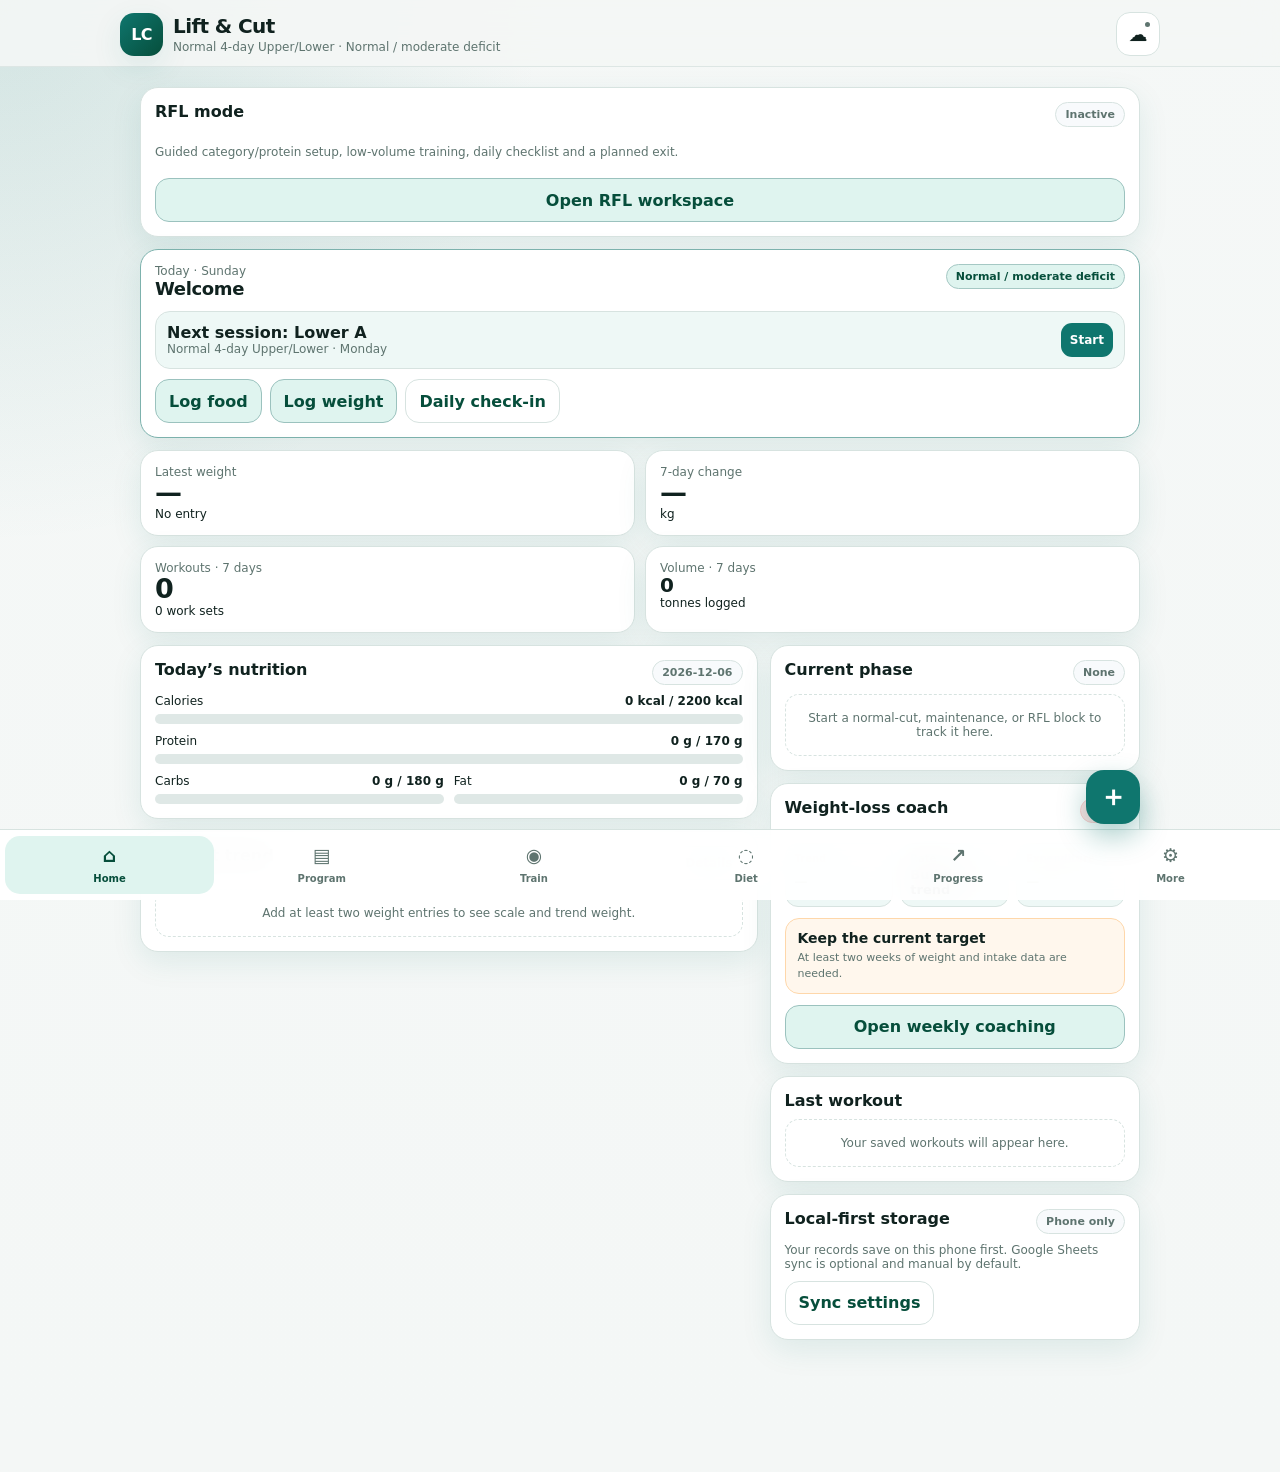
==== index.html @ f4466eba "Add files via upload" ====
<!doctype html>
<html lang="en">
<head>
  <meta charset="utf-8">
  <meta name="viewport" content="width=device-width, initial-scale=1, viewport-fit=cover">
  <meta name="theme-color" content="#0f766e">
  <meta name="color-scheme" content="light dark">
  <title>Lift & Cut</title>
  <meta name="description" content="Lift & Cut 2.5.0: adaptive weight-loss coaching, guided RFL monitoring, workout logging, nutrition, recipes and optional Google Sheets sync.">
  <link rel="manifest" href="./manifest.webmanifest">
  <link rel="icon" href="./icons/icon-192.png" type="image/png">
  <link rel="apple-touch-icon" href="./icons/icon-192.png">
  <link rel="stylesheet" href="./styles.css?v=2.5.0">
</head>
<body>
  <header class="app-header">
    <div class="topbar">
      <button class="brand-button" type="button" onclick="setPage('dashboard')" aria-label="Home">
        <span class="logo">LC</span>
      </button>
      <div class="brand-copy">
        <h1>Lift & Cut</h1>
        <div id="headerSubtitle" class="subtitle">Home gym · nutrition · progress</div>
      </div>
      <button id="syncStatusButton" class="icon-button" type="button" onclick="openSyncPanel()" aria-label="Cloud sync status">
        <span id="syncDot" class="status-dot local"></span>
        <span class="sr-only">Sync</span>
        ☁
      </button>
    </div>
  </header>

  <main id="app" aria-live="polite"></main>

  <button id="quickAddButton" class="fab" type="button" onclick="openQuickAdd()" aria-label="Quick add">＋</button>

  <nav class="tabbar" aria-label="Main navigation">
    <button data-page="dashboard" onclick="setPage('dashboard')"><span>⌂</span><small>Home</small></button>
    <button data-page="program" onclick="setPage('program')"><span>▤</span><small>Program</small></button>
    <button data-page="train" onclick="setPage('train')"><span>◉</span><small>Train</small></button>
    <button data-page="diet" onclick="setPage('diet')"><span>◌</span><small>Diet</small></button>
    <button data-page="progress" onclick="setPage('progress')"><span>↗</span><small>Progress</small></button>
    <button data-page="settings" onclick="setPage('settings')"><span>⚙</span><small>More</small></button>
  </nav>

  <div id="toast" class="toast" role="status"></div>

  <div id="restTimer" class="rest-timer" hidden>
    <div>
      <div id="restTimerLabel" class="tiny muted">Rest timer</div>
      <strong id="restTimerValue">02:00</strong>
    </div>
    <div class="button-row">
      <button class="ghost compact" onclick="adjustRestTimer(-30)">−30s</button>
      <button class="secondary compact" onclick="adjustRestTimer(30)">+30s</button>
      <button class="ghost compact" onclick="stopRestTimer()">Stop</button>
    </div>
  </div>

  <div id="modalBackdrop" class="modal-backdrop" onclick="backdropClose(event)">
    <section id="modal" class="modal" role="dialog" aria-modal="true"></section>
  </div>

  <noscript>This app requires JavaScript.</noscript>
  <script src="./jszip.min.js" defer></script>
  <script src="./coaching-engine-v240.js?v=2.5.0" defer></script>
  <script src="./app.js?v=2.5.0" defer></script>
  <script src="./recipe-import-v238.js?v=2.5.0" defer></script>
  <script src="./rfl-mode-v250.js?v=2.5.0" defer></script>
</body>
</html>
---- styles.css ----
:root {
  --bg: #f4f7f6;
  --surface: #ffffff;
  --surface-2: #eef8f6;
  --surface-3: #f8fafc;
  --text: #10221f;
  --muted: #5e746f;
  --primary: #0f766e;
  --primary-dark: #064e3b;
  --primary-soft: #dff4ef;
  --accent: #f59e0b;
  --danger: #dc2626;
  --success: #15803d;
  --line: #d7e3e0;
  --shadow: 0 10px 30px rgba(15, 118, 110, .10);
  --radius: 18px;
  --safe-bottom: env(safe-area-inset-bottom, 0px);
}
@media (prefers-color-scheme: dark) {
  :root {
    --bg: #0b1513;
    --surface: #11211e;
    --surface-2: #15302a;
    --surface-3: #172420;
    --text: #edf8f5;
    --muted: #a9c0ba;
    --primary: #2dd4bf;
    --primary-dark: #99f6e4;
    --primary-soft: #123c34;
    --accent: #fbbf24;
    --danger: #f87171;
    --success: #4ade80;
    --line: #29423c;
    --shadow: 0 10px 30px rgba(0,0,0,.22);
  }
}
html[data-theme="light"] {
  --bg: #f4f7f6; --surface: #ffffff; --surface-2: #eef8f6; --surface-3:#f8fafc;
  --text:#10221f; --muted:#5e746f; --primary:#0f766e; --primary-dark:#064e3b;
  --primary-soft:#dff4ef; --accent:#f59e0b; --danger:#dc2626; --success:#15803d;
  --line:#d7e3e0; --shadow:0 10px 30px rgba(15,118,110,.10);
}
html[data-theme="dark"] {
  --bg:#0b1513; --surface:#11211e; --surface-2:#15302a; --surface-3:#172420;
  --text:#edf8f5; --muted:#a9c0ba; --primary:#2dd4bf; --primary-dark:#99f6e4;
  --primary-soft:#123c34; --accent:#fbbf24; --danger:#f87171; --success:#4ade80;
  --line:#29423c; --shadow:0 10px 30px rgba(0,0,0,.22);
}
* { box-sizing: border-box; }
html { min-height: 100%; background: var(--bg); }
body {
  margin: 0;
  min-height: 100%;
  font-family: Inter, ui-sans-serif, system-ui, -apple-system, BlinkMacSystemFont, "Segoe UI", sans-serif;
  color: var(--text);
  background:
    radial-gradient(circle at top left, color-mix(in srgb, var(--primary) 15%, transparent), transparent 34rem),
    linear-gradient(180deg, color-mix(in srgb, var(--bg) 92%, white) 0%, var(--bg) 100%);
  padding-bottom: calc(92px + var(--safe-bottom));
}
button, input, select, textarea { font: inherit; }
button { -webkit-tap-highlight-color: transparent; }
.app-header {
  position: sticky; top: 0; z-index: 30;
  padding: 12px 14px 10px;
  background: color-mix(in srgb, var(--bg) 90%, transparent);
  backdrop-filter: blur(16px);
  border-bottom: 1px solid color-mix(in srgb, var(--line) 80%, transparent);
}
.topbar { max-width: 1040px; margin: 0 auto; display:flex; align-items:center; gap:10px; }
.brand-button { background:transparent; border:0; padding:0; min-height:44px; }
.logo {
  width: 43px; height:43px; border-radius:14px; display:grid; place-items:center;
  background:linear-gradient(135deg, #0f766e, #064e3b); color:white;
  font-weight:900; letter-spacing:-.04em; box-shadow:var(--shadow);
}
.brand-copy { min-width:0; flex:1; }
h1 { margin:0; font-size:20px; letter-spacing:-.03em; }
h2 { margin:0; font-size:18px; letter-spacing:-.02em; }
h3 { margin:0; font-size:15px; }
.subtitle { color:var(--muted); font-size:12px; margin-top:2px; white-space:nowrap; overflow:hidden; text-overflow:ellipsis; }
.icon-button {
  width:44px; height:44px; border:1px solid var(--line); border-radius:14px;
  background:var(--surface); color:var(--text); position:relative; font-size:19px;
}
.status-dot {
  position:absolute; right:7px; top:7px; width:9px; height:9px; border-radius:50%;
  border:2px solid var(--surface); background:var(--muted);
}
.status-dot.synced { background:var(--success); }
.status-dot.pending { background:var(--accent); }
.status-dot.error { background:var(--danger); }
.status-dot.local { background:var(--muted); }
main { max-width:1040px; margin:0 auto; padding:14px 13px 30px; }
.grid { display:grid; gap:12px; }
.cards { display:grid; gap:10px; grid-template-columns:repeat(2,minmax(0,1fr)); }
.card {
  background:var(--surface); border:1px solid var(--line); border-radius:var(--radius);
  box-shadow:var(--shadow); padding:14px; overflow:hidden;
}
.card.soft { background:var(--surface-2); }
.card.flat { box-shadow:none; }
.card.highlight { border-color:color-mix(in srgb, var(--primary) 45%, var(--line)); }
.card-title { display:flex; align-items:flex-start; justify-content:space-between; gap:8px; font-weight:850; margin-bottom:9px; }
.kpi { font-size:27px; font-weight:900; letter-spacing:-.05em; line-height:1.05; }
.kpi.small-kpi { font-size:20px; }
.muted { color:var(--muted); }
.small { font-size:12px; }
.tiny { font-size:11px; }
.micro { font-size:10px; }
strong { font-weight:850; }
.pill {
  display:inline-flex; align-items:center; gap:5px; padding:5px 9px; border-radius:999px;
  background:var(--primary-soft); color:var(--primary-dark); border:1px solid color-mix(in srgb,var(--primary) 25%,var(--line));
  font-size:11px; font-weight:800; white-space:nowrap;
}
.pill.warn { background:#fff7ed; color:#9a3412; border-color:#fed7aa; }
.pill.danger { background:#fef2f2; color:#991b1b; border-color:#fecaca; }
.pill.gray { background:var(--surface-3); color:var(--muted); border-color:var(--line); }
.pill.good { background:#ecfdf5; color:#166534; border-color:#bbf7d0; }
@media (prefers-color-scheme: dark) {
  .pill.warn { background:#422006; color:#fde68a; border-color:#713f12; }
  .pill.danger { background:#450a0a; color:#fecaca; border-color:#7f1d1d; }
  .pill.good { background:#052e16; color:#bbf7d0; border-color:#14532d; }
}
button, .button {
  min-height:44px; border:0; border-radius:14px; padding:10px 13px;
  background:var(--primary); color:white; font-weight:850; cursor:pointer;
  text-decoration:none; display:inline-flex; align-items:center; justify-content:center; gap:6px;
}
button.secondary, .button.secondary { background:var(--primary-soft); color:var(--primary-dark); border:1px solid color-mix(in srgb,var(--primary) 30%,var(--line)); }
button.ghost, .button.ghost { background:transparent; color:var(--primary-dark); border:1px solid var(--line); }
button.danger, .button.danger { background:#fef2f2; color:#991b1b; border:1px solid #fecaca; }
button.compact, .button.compact { min-height:34px; padding:6px 9px; border-radius:11px; font-size:12px; }
button:disabled { opacity:.5; cursor:not-allowed; }
button:active { transform:translateY(1px); }
.button-row { display:flex; gap:8px; flex-wrap:wrap; align-items:center; }
.stack { display:grid; gap:10px; }
.split { display:grid; gap:10px; grid-template-columns:repeat(2,minmax(0,1fr)); }
.triple { display:grid; gap:8px; grid-template-columns:repeat(3,minmax(0,1fr)); }
label { display:grid; gap:5px; font-weight:750; font-size:12px; color:var(--text); }
input, select, textarea {
  width:100%; min-height:44px; border:1px solid var(--line); border-radius:13px;
  padding:10px 11px; background:var(--surface); color:var(--text); outline:none;
}
input[type="checkbox"] { width:21px; min-height:21px; accent-color:var(--primary); }
textarea { min-height:88px; resize:vertical; }
input:focus, select:focus, textarea:focus { border-color:var(--primary); box-shadow:0 0 0 3px color-mix(in srgb,var(--primary) 15%,transparent); }
.inline-check { display:flex; align-items:center; gap:8px; font-size:13px; font-weight:750; }
.row {
  display:grid; gap:5px; padding:11px; border:1px solid var(--line); border-radius:15px; background:var(--surface);
}
.row.soft { background:var(--surface-2); }
.row-head { display:flex; align-items:flex-start; justify-content:space-between; gap:9px; }
.list { display:grid; gap:9px; }
.divider { border:0; border-top:1px solid var(--line); margin:10px 0; }
.progress { height:10px; border-radius:999px; overflow:hidden; background:color-mix(in srgb,var(--line) 80%,transparent); margin-top:6px; }
.progress span { display:block; height:100%; min-width:0; max-width:100%; background:linear-gradient(90deg,var(--primary),#14b8a6); border-radius:inherit; }
.progress.over span { background:linear-gradient(90deg,var(--accent),var(--danger)); }
.metric-line { display:flex; align-items:center; justify-content:space-between; gap:8px; }
.exercise-row {
  display:grid; grid-template-columns:minmax(0,1fr) auto; gap:9px; align-items:center;
  border:1px solid var(--line); border-radius:15px; padding:10px; background:var(--surface);
}
.exercise-actions { display:flex; gap:6px; align-items:center; flex-wrap:wrap; justify-content:flex-end; }
.tag-list { display:flex; flex-wrap:wrap; gap:5px; margin-top:6px; }
.session-card summary { cursor:pointer; list-style:none; }
.session-card summary::-webkit-details-marker { display:none; }
.session-card[open] summary { margin-bottom:10px; }
.set-row {
  display:grid; grid-template-columns:34px minmax(60px,1fr) minmax(56px,.8fr) minmax(50px,.7fr) 40px;
  gap:6px; align-items:end; padding:7px 0; border-bottom:1px dashed var(--line);
}
.set-row:last-child { border-bottom:0; }
.set-row .set-number { align-self:center; text-align:center; font-weight:850; color:var(--muted); }
.set-row input { min-height:40px; padding:8px; text-align:center; }
.set-done { min-height:40px; width:40px; border-radius:12px; padding:0; }
.set-done.done { background:var(--success); }
.history-table { width:100%; border-collapse:collapse; font-size:12px; }
.history-table th,.history-table td { text-align:left; border-bottom:1px solid var(--line); padding:7px 5px; }
.history-table th { color:var(--muted); font-size:10px; text-transform:uppercase; letter-spacing:.05em; }
.chart-wrap { width:100%; overflow:hidden; border-radius:14px; background:var(--surface-3); border:1px solid var(--line); padding:8px; }
.chart-wrap svg { width:100%; height:auto; display:block; }
.empty { padding:16px; text-align:center; border:1px dashed var(--line); border-radius:14px; color:var(--muted); font-size:12px; }
.notice { padding:11px; border-radius:14px; background:var(--surface-2); border:1px solid var(--line); font-size:12px; line-height:1.45; }
.notice.warn { background:#fff7ed; border-color:#fed7aa; color:#7c2d12; }
@media (prefers-color-scheme: dark) { .notice.warn { background:#422006; border-color:#713f12; color:#fde68a; } }
.tabbar {
  position:fixed; left:0; right:0; bottom:0; z-index:35;
  display:flex; gap:3px; overflow-x:auto; padding:6px 5px calc(6px + var(--safe-bottom));
  background:color-mix(in srgb,var(--surface) 94%,transparent); backdrop-filter:blur(18px);
  border-top:1px solid var(--line);
}
.tabbar button {
  flex:1 0 60px; min-height:58px; padding:6px 3px; border-radius:15px;
  background:transparent; color:var(--muted); display:grid; gap:1px; place-items:center;
}
.tabbar button span { font-size:19px; line-height:1; }
.tabbar button small { font-size:10px; font-weight:800; }
.tabbar button.active { background:var(--primary-soft); color:var(--primary-dark); }
.fab {
  position:fixed; right:16px; bottom:calc(76px + var(--safe-bottom)); z-index:36;
  width:54px; height:54px; border-radius:18px; padding:0; font-size:28px; box-shadow:0 12px 28px rgba(15,118,110,.35);
}
.toast {
  position:fixed; left:50%; bottom:calc(86px + var(--safe-bottom)); z-index:60;
  transform:translate(-50%, 20px); opacity:0; pointer-events:none;
  background:#0f172a; color:white; padding:10px 14px; border-radius:13px; font-size:12px;
  transition:.2s ease; max-width:calc(100vw - 28px); text-align:center;
}
.toast.show { opacity:1; transform:translate(-50%,0); }
.modal-backdrop {
  position:fixed; inset:0; z-index:70; display:none; align-items:flex-end; justify-content:center;
  padding:16px 10px calc(10px + var(--safe-bottom)); background:rgba(2,6,23,.56); backdrop-filter:blur(4px);
}
.modal-backdrop.show { display:flex; }
.modal {
  width:min(700px,100%); max-height:92vh; overflow:auto; background:var(--surface);
  border:1px solid var(--line); border-radius:22px 22px 18px 18px; padding:15px; box-shadow:0 25px 70px rgba(0,0,0,.35);
}
.rest-timer {
  position:fixed; z-index:55; left:12px; right:12px; bottom:calc(82px + var(--safe-bottom));
  max-width:480px; margin:0 auto; background:var(--surface); border:1px solid var(--primary);
  border-radius:18px; box-shadow:var(--shadow); padding:10px 12px; display:flex; align-items:center; justify-content:space-between; gap:10px;
}
.rest-timer[hidden] { display:none; }
.rest-timer strong { font-size:22px; letter-spacing:.04em; }
.photo-grid { display:grid; grid-template-columns:repeat(3,minmax(0,1fr)); gap:7px; }
.photo-card { position:relative; aspect-ratio:3/4; border-radius:13px; overflow:hidden; border:1px solid var(--line); background:var(--surface-3); }
.photo-card img { width:100%; height:100%; object-fit:cover; }
.photo-card button { position:absolute; top:5px; right:5px; width:30px; height:30px; min-height:30px; border-radius:10px; padding:0; background:rgba(0,0,0,.65); }
.sync-grid { display:grid; grid-template-columns:1fr auto; gap:8px; align-items:end; }
details > summary { cursor:pointer; }
.sr-only { position:absolute; width:1px; height:1px; padding:0; margin:-1px; overflow:hidden; clip:rect(0,0,0,0); white-space:nowrap; border:0; }
.danger-zone { border-color:color-mix(in srgb,var(--danger) 35%,var(--line)); }
.install-banner { display:flex; align-items:center; justify-content:space-between; gap:10px; }
@media (min-width:760px) {
  main { padding:20px 20px 40px; }
  .cards.three { grid-template-columns:repeat(3,minmax(0,1fr)); }
  .dashboard-grid { display:grid; grid-template-columns:minmax(0,1.25fr) minmax(280px,.75fr); gap:12px; align-items:start; }
  .modal-backdrop { align-items:center; }
  .modal { border-radius:22px; }
  .fab { right:max(24px,calc((100vw - 1040px)/2 + 20px)); }
}
@media (max-width:380px) {
  .cards { grid-template-columns:1fr 1fr; }
  .split,.triple { grid-template-columns:1fr; }
  .set-row { grid-template-columns:30px minmax(55px,1fr) minmax(52px,.8fr) minmax(46px,.7fr) 38px; gap:4px; }
}

/* Lift & Cut 2.1 — active workout and history */
.notice.good { background:#ecfdf5; color:#166534; border-color:#bbf7d0; }
@media (prefers-color-scheme: dark) {
  .notice.good { background:#052e16; color:#bbf7d0; border-color:#14532d; }
}
.train-page { padding-bottom:8px; }
.segmented-control {
  position:sticky; top:72px; z-index:22;
  display:grid; grid-template-columns:1fr 1fr; gap:4px;
  padding:4px; border:1px solid var(--line); border-radius:16px;
  background:color-mix(in srgb,var(--surface) 94%,transparent); backdrop-filter:blur(16px);
  box-shadow:0 8px 20px color-mix(in srgb,var(--text) 7%,transparent);
}
.segmented-control button {
  min-height:40px; border-radius:12px; background:transparent; color:var(--muted);
}
.segmented-control button.active { background:var(--primary); color:white; }
.active-workout { padding-bottom:82px; }
.workout-command-card { overflow:visible; }
.workout-live-grid {
  display:grid; grid-template-columns:repeat(3,minmax(0,1fr)); gap:8px; margin-top:12px;
}
.workout-live-grid > div {
  display:grid; gap:2px; padding:9px; border:1px solid var(--line); border-radius:13px; background:var(--surface-2);
}
.workout-live-grid strong { font-size:17px; }
.workout-progress { margin-top:10px; height:12px; }
.workout-meta-line {
  display:flex; justify-content:space-between; align-items:center; flex-wrap:wrap; gap:6px;
  min-height:24px; margin:5px 0 8px; color:var(--muted); font-size:11px;
}
.session-details { margin-top:10px; border-top:1px solid var(--line); padding-top:8px; }
.session-details summary, .exercise-footer-actions summary {
  min-height:38px; display:flex; align-items:center; color:var(--primary-dark); font-weight:800; font-size:12px;
}
.session-details[open] summary, .exercise-footer-actions details[open] summary { margin-bottom:8px; }
.workout-exercise-card { scroll-margin-top:126px; transition:border-color .2s ease,background .2s ease; }
.workout-exercise-card.complete {
  border-color:color-mix(in srgb,var(--success) 48%,var(--line));
  background:color-mix(in srgb,var(--surface) 96%,var(--success) 4%);
}
.exercise-card-header { display:flex; justify-content:space-between; align-items:flex-start; gap:8px; }
.exercise-title-block { display:flex; gap:9px; min-width:0; align-items:flex-start; }
.exercise-title-block h3 { font-size:16px; line-height:1.25; }
.exercise-number {
  width:30px; height:30px; flex:0 0 30px; display:grid; place-items:center;
  border-radius:10px; color:var(--primary-dark); background:var(--primary-soft); font-weight:900;
}
.exercise-top-actions { display:flex; gap:5px; flex:0 0 auto; }
.substitution-note { color:var(--accent); margin-top:3px; font-weight:750; }
.progression-suggestion {
  display:flex; justify-content:space-between; align-items:center; gap:9px;
  margin-top:11px; padding:10px; border:1px solid var(--line); border-radius:14px; background:var(--surface-2);
}
.progression-suggestion > div { min-width:0; display:grid; gap:2px; }
.progression-suggestion .suggestion-label {
  width:max-content; max-width:100%; font-size:10px; font-weight:900; text-transform:uppercase; letter-spacing:.055em;
  color:var(--muted);
}
.progression-suggestion strong { font-size:14px; }
.progression-suggestion.increase { border-color:color-mix(in srgb,var(--success) 42%,var(--line)); }
.progression-suggestion.maintain,.progression-suggestion.hold { border-color:color-mix(in srgb,var(--primary) 35%,var(--line)); }
.progression-suggestion.reduce { border-color:color-mix(in srgb,var(--accent) 55%,var(--line)); background:color-mix(in srgb,var(--surface) 93%,var(--accent) 7%); }
.previous-performance { margin-top:8px; border:1px solid var(--line); border-radius:13px; background:var(--surface-3); }
.previous-performance summary {
  min-height:40px; padding:7px 9px; display:flex; align-items:center; justify-content:space-between; gap:6px;
  font-size:11px; font-weight:800; color:var(--muted);
}
.previous-performance[open] summary { border-bottom:1px solid var(--line); }
.previous-session-row {
  display:grid; grid-template-columns:55px minmax(0,1fr); gap:8px; align-items:center;
  padding:7px 9px; border-bottom:1px dashed var(--line); font-size:10px;
}
.previous-session-row:last-child { border-bottom:0; }
.previous-session-row span { color:var(--muted); }
.previous-session-row strong { overflow-wrap:anywhere; }
.workout-set-head,.workout-set-row {
  display:grid; grid-template-columns:34px minmax(52px,.9fr) minmax(45px,.7fr) minmax(43px,.65fr) minmax(39px,.56fr) 38px;
  gap:4px; align-items:center;
}
.workout-set-head {
  margin-top:11px; padding:0 1px 4px; color:var(--muted); font-size:9px; font-weight:850; text-align:center;
  text-transform:uppercase; letter-spacing:.04em;
}
.workout-set-list { display:grid; gap:5px; }
.workout-set-row {
  padding:6px; margin:0 -2px; border:1px solid transparent; border-radius:13px; background:var(--surface-3);
  scroll-margin:140px;
}
.workout-set-row.done { border-color:color-mix(in srgb,var(--success) 38%,var(--line)); background:color-mix(in srgb,var(--surface) 92%,var(--success) 8%); }
.workout-set-row.warmup { border-color:color-mix(in srgb,var(--accent) 38%,var(--line)); }
.workout-set-row input {
  min-width:0; min-height:40px; padding:7px 4px; border-radius:10px; text-align:center; font-size:14px; font-weight:750;
}
.previous-cell { min-width:0; text-align:center; color:var(--muted); font-size:9px; line-height:1.25; overflow-wrap:anywhere; }
.set-badge {
  width:34px; height:38px; min-height:38px; padding:0; border-radius:10px;
  background:var(--surface); color:var(--muted); border:1px solid var(--line); font-size:12px;
}
.workout-set-row.warmup .set-badge { background:color-mix(in srgb,var(--surface) 80%,var(--accent) 20%); color:var(--text); }
.workout-set-row .set-done { width:38px; min-height:40px; border-radius:11px; font-size:18px; }
.exercise-footer-actions { margin-top:9px; }
.exercise-footer-actions > .button-row { justify-content:flex-start; }
.exercise-footer-actions details { margin-top:5px; }
.collapsed-exercise-summary {
  display:flex; align-items:center; justify-content:space-between; gap:8px; margin-top:10px;
  padding:9px; border-radius:12px; background:var(--surface-2); color:var(--muted); font-size:12px;
}
.add-exercise-card { border-style:dashed; box-shadow:none; }
.workout-finish-bar {
  position:sticky; bottom:calc(74px + var(--safe-bottom)); z-index:24;
  display:flex; align-items:center; justify-content:space-between; gap:10px;
  margin:0 -2px; padding:9px 10px; border:1px solid color-mix(in srgb,var(--primary) 45%,var(--line));
  border-radius:16px; background:color-mix(in srgb,var(--surface) 94%,transparent); backdrop-filter:blur(18px);
  box-shadow:0 12px 30px rgba(0,0,0,.18);
}
.workout-finish-bar button { min-height:42px; }
.finish-summary-grid {
  display:grid; grid-template-columns:repeat(2,minmax(0,1fr)); gap:8px; margin:12px 0;
}
.finish-summary-grid > div {
  display:grid; gap:2px; padding:10px; border:1px solid var(--line); border-radius:13px; background:var(--surface-2);
}
.finish-summary-grid span { color:var(--muted); font-size:10px; font-weight:800; text-transform:uppercase; letter-spacing:.04em; }
.finish-summary-grid strong { font-size:18px; }
.workout-complete-modal { display:grid; gap:12px; text-align:center; }
.completion-mark {
  width:62px; height:62px; margin:0 auto; display:grid; place-items:center; border-radius:20px;
  background:var(--success); color:white; font-size:32px; font-weight:900;
}
.workout-complete-modal .button-row { justify-content:center; }
.history-stats {
  display:grid; grid-template-columns:repeat(3,minmax(0,1fr)); gap:7px; margin-top:10px;
}
.history-stats > div {
  display:grid; gap:2px; padding:9px; border:1px solid var(--line); border-radius:12px; background:var(--surface-2);
}
.history-stats span { color:var(--muted); font-size:9px; font-weight:800; text-transform:uppercase; }
.history-stats strong { font-size:16px; }
.workout-history-row { gap:8px; }
.history-row-metrics { display:flex; flex-wrap:wrap; gap:8px 13px; color:var(--muted); font-size:11px; }
.rest-timer { padding:9px 10px; }
.rest-timer .button-row { flex-wrap:nowrap; gap:5px; }
.rest-timer .button-row button { white-space:nowrap; }
#quickAddButton[hidden] { display:none !important; }

@media (max-width:430px) {
  .progression-suggestion { align-items:flex-start; }
  .progression-suggestion button { min-width:58px; }
  .workout-live-grid > div { padding:8px 7px; }
  .workout-live-grid strong { font-size:15px; }
}
@media (max-width:360px) {
  .workout-set-head,.workout-set-row { grid-template-columns:32px minmax(40px,1fr) minmax(38px,.9fr) minmax(36px,.75fr) 36px; gap:3px; }
  .workout-set-head span:nth-child(2),.workout-set-row .previous-cell { display:none; }
  .set-badge { width:32px; }
  .workout-set-row .set-done { width:36px; }
  .exercise-top-actions { display:grid; }
  .history-stats { grid-template-columns:1fr 1fr 1fr; }
}
@media (min-width:760px) {
  .segmented-control { top:78px; max-width:420px; }
  .workout-finish-bar { bottom:20px; }
  .workout-set-head,.workout-set-row { grid-template-columns:42px minmax(110px,1.25fr) repeat(3,minmax(80px,.7fr)) 46px; gap:8px; }
  .set-badge { width:40px; }
  .workout-set-row .set-done { width:44px; }
  .previous-cell { font-size:11px; }
}

/* 2.1.1 explicit workout-start screen */
.workout-landing { padding-bottom:18px; }
.workout-launch-card { display:grid; gap:11px; }
.workout-launch-card.recommended { border-color:color-mix(in srgb,var(--success) 42%,var(--line)); }
.workout-launch-card > button { width:100%; }
.workout-launch-metrics { display:flex; flex-wrap:wrap; gap:7px; }
.workout-launch-metrics span {
  padding:5px 8px; border:1px solid var(--line); border-radius:999px;
  background:var(--surface-2); color:var(--muted); font-size:10px; font-weight:750;
}
.workout-launch-exercises { line-height:1.5; }


/* v2.2 equipment profiles */
.equipment-program-panel { margin-top:10px; display:flex; align-items:center; justify-content:space-between; gap:10px; padding:11px; border:1px solid var(--line); border-radius:15px; background:var(--surface-2); }
.equipment-program-panel.ready { border-color:color-mix(in srgb,var(--success) 35%,var(--line)); }
.equipment-program-panel.needs-kit { border-color:color-mix(in srgb,var(--accent) 45%,var(--line)); }
.exercise-row.equipment-missing { border-color:color-mix(in srgb,var(--accent) 55%,var(--line)); background:color-mix(in srgb,#fff7ed 65%,var(--surface)); }
.equipment-summary { padding:11px; border:1px solid var(--line); border-radius:15px; background:var(--surface-2); margin-bottom:10px; }
.equipment-summary > div:first-child { display:flex; justify-content:space-between; gap:8px; font-size:12px; }
.preset-row { display:flex; gap:7px; overflow-x:auto; padding-bottom:8px; margin-bottom:5px; }
.preset-row button { white-space:nowrap; }
.equipment-manager-list { display:grid; gap:9px; margin:10px 0; }
.equipment-group { border:1px solid var(--line); border-radius:15px; padding:9px; background:var(--surface-2); }
.equipment-group > summary, .equipment-select-group > summary { display:flex; justify-content:space-between; align-items:center; gap:8px; cursor:pointer; list-style:none; }
.equipment-group > summary::-webkit-details-marker, .equipment-select-group > summary::-webkit-details-marker { display:none; }
.equipment-grid, .equipment-check-grid { display:grid; gap:7px; margin-top:9px; grid-template-columns:repeat(2,minmax(0,1fr)); }
.equipment-option, .equipment-choice { display:flex; align-items:flex-start; gap:8px; min-height:58px; padding:9px; border:1px solid var(--line); border-radius:13px; background:var(--surface); font-size:12px; }
.equipment-option.selected { border-color:color-mix(in srgb,var(--primary) 45%,var(--line)); background:var(--primary-soft); }
.equipment-option input, .equipment-choice input { flex:0 0 auto; margin-top:2px; }
.equipment-option span, .equipment-choice span { min-width:0; display:grid; gap:2px; }
.equipment-option small, .equipment-choice small { color:var(--muted); font-size:10px; line-height:1.25; }
.equipment-editor { border:1px solid var(--line); border-radius:15px; padding:10px; background:var(--surface-2); }
.equipment-editor > summary { display:flex; justify-content:space-between; align-items:center; cursor:pointer; }
@media (max-width:560px) {
  .equipment-grid,.equipment-check-grid { grid-template-columns:1fr; }
  .equipment-program-panel { align-items:flex-start; flex-direction:column; }
}


/* Lift & Cut 2.3 — recipe import foundation */
.recipe-toolbar { display:grid; grid-template-columns:minmax(0,1fr) auto; gap:8px; align-items:end; }
.recipe-card-row { position:relative; }
.compact-notice { padding:7px 9px; font-size:11px; }
.import-option-grid { display:grid; gap:10px; }
.import-option { border:1px solid var(--line); border-radius:16px; background:var(--surface-2); padding:12px; display:grid; gap:10px; }
.import-icon { width:42px; height:42px; border-radius:14px; display:grid; place-items:center; background:var(--primary); color:#fff; font-weight:900; letter-spacing:-.04em; }
.file-button { width:100%; }
.import-progress { min-height:190px; display:grid; place-items:center; align-content:center; gap:12px; text-align:center; color:var(--muted); }
.spinner { width:42px; height:42px; border-radius:50%; border:4px solid var(--line); border-top-color:var(--primary); animation:lc-spin .8s linear infinite; }
@keyframes lc-spin { to { transform:rotate(360deg); } }
.import-source-card { overflow-wrap:anywhere; }
.source-link { color:var(--primary-dark); overflow-wrap:anywhere; margin:4px 0; }
.recipe-ingredient-row { gap:8px; }
.source-ingredient-line { border-left:3px solid var(--primary); padding:7px 9px; border-radius:0 10px 10px 0; background:var(--surface-3); color:var(--muted); font-size:12px; }
.macro-contribution { display:grid; grid-template-columns:repeat(4,1fr); gap:5px; }
.macro-contribution span { text-align:center; padding:6px 4px; border-radius:9px; background:var(--surface-3); border:1px solid var(--line); font-size:11px; font-weight:800; }
.food-match-card { width:100%; text-align:left; background:var(--surface); color:var(--text); border:1px solid var(--line); display:flex; justify-content:space-between; align-items:center; gap:10px; min-height:62px; }
.food-match-card span:first-child { display:grid; gap:2px; min-width:0; }
.food-match-card small { color:var(--muted); font-weight:600; overflow-wrap:anywhere; }
.epub-review-list { display:grid; gap:7px; max-height:54vh; overflow:auto; padding-right:2px; }
.epub-candidate { display:grid; grid-template-columns:auto minmax(0,1fr) auto; align-items:start; gap:9px; padding:10px; border:1px solid var(--line); border-radius:14px; background:var(--surface); }
.epub-candidate span:nth-child(2) { display:grid; gap:3px; min-width:0; }
.epub-candidate small { color:var(--muted); font-weight:600; white-space:normal; overflow-wrap:anywhere; }
.nutrition-summary-card { border-color:color-mix(in srgb,var(--primary) 30%,var(--line)); }
@media (min-width:760px){ .import-option-grid { grid-template-columns:repeat(3,minmax(0,1fr)); } }
@media (max-width:420px){ .recipe-toolbar { grid-template-columns:1fr; } .macro-contribution { grid-template-columns:repeat(2,1fr); } }


/* Lift & Cut 2.3.4 — ingredient matching workflow */
.recipe-reader-modal { width:min(760px,100%); height:min(94dvh,980px); max-height:94dvh; padding:0; overflow:hidden; }
.recipe-reader { height:100%; display:flex; flex-direction:column; background:var(--surface); }
.recipe-reader-header { position:sticky; top:0; z-index:4; display:grid; grid-template-columns:auto minmax(0,1fr) auto; align-items:center; gap:9px; padding:12px; border-bottom:1px solid var(--line); background:color-mix(in srgb,var(--surface) 94%,transparent); backdrop-filter:blur(16px); }
.recipe-reader-header > div { min-width:0; text-align:center; }
.recipe-reader-header h2 { margin:1px 0 0; font-size:18px; line-height:1.2; overflow-wrap:anywhere; }
.recipe-reader-body { overflow:auto; padding:12px; display:grid; gap:10px; overscroll-behavior:contain; }
.recipe-reader-image { width:100%; max-height:260px; object-fit:cover; border-radius:16px; border:1px solid var(--line); }
.recipe-overview { border-color:color-mix(in srgb,var(--primary) 36%,var(--line)); }
.recipe-meta-grid { display:grid; grid-template-columns:repeat(4,minmax(0,1fr)); gap:7px; }
.recipe-meta-grid > div { min-width:0; display:grid; gap:2px; padding:8px; border:1px solid var(--line); border-radius:12px; background:var(--surface-2); }
.recipe-meta-grid span { color:var(--muted); font-size:9px; font-weight:850; text-transform:uppercase; letter-spacing:.04em; }
.recipe-meta-grid strong { font-size:13px; overflow-wrap:anywhere; }
.cooking-progress-card .progress { height:11px; margin-top:8px; }
.cook-checklist,.cook-steps { display:grid; gap:8px; }
.cook-check { display:grid; grid-template-columns:auto minmax(0,1fr); align-items:start; gap:10px; min-height:48px; padding:11px; border:1px solid var(--line); border-radius:13px; background:var(--surface-2); font-size:13px; line-height:1.4; }
.cook-check input,.cook-step input { width:21px; height:21px; margin-top:0; accent-color:var(--success); }
.cook-check.done,.cook-step.done { border-color:color-mix(in srgb,var(--success) 42%,var(--line)); background:color-mix(in srgb,var(--surface) 91%,var(--success) 9%); }
.cook-check.done span,.cook-step.done .step-copy { text-decoration:line-through; color:var(--muted); }
.cook-step { display:grid; gap:9px; padding:12px; border:1px solid var(--line); border-radius:15px; background:var(--surface-2); }
.cook-step > label { display:grid; grid-template-columns:auto 32px minmax(0,1fr); gap:9px; align-items:start; cursor:pointer; }
.step-number { width:30px; height:30px; display:grid; place-items:center; border-radius:10px; background:var(--primary-soft); color:var(--primary-dark); font-weight:900; }
.step-copy { font-size:14px; line-height:1.55; padding-top:3px; }
.step-timers { display:flex; flex-wrap:wrap; gap:6px; padding-left:62px; }
.recipe-notes-read { white-space:normal; line-height:1.55; font-size:13px; }
.epub-name-input { min-height:38px; padding:7px 8px; font-weight:800; }
@media (max-width:560px){
  .recipe-reader-modal { width:100%; height:100dvh; max-height:100dvh; border-radius:0; }
  .recipe-meta-grid { grid-template-columns:repeat(2,minmax(0,1fr)); }
  .step-timers { padding-left:0; }
  .recipe-reader-body { padding-bottom:calc(88px + var(--safe-bottom)); }
}


/* Lift & Cut 2.3.4 — ingredient alternatives and stable matching navigation */
.ingredient-alternative-summary { display:flex; flex-wrap:wrap; align-items:center; gap:6px; margin:7px 0; font-size:12px; color:var(--muted); }
.ingredient-choice-grid { display:grid; gap:8px; margin-top:10px; }
.ingredient-choice-card { width:100%; display:flex; align-items:center; justify-content:space-between; gap:10px; text-align:left; background:var(--surface-2); color:var(--text); border:1px solid var(--line); }
.ingredient-choice-card span:first-child { display:grid; gap:3px; }
.ingredient-choice-card.selected { border-color:var(--primary); box-shadow:0 0 0 2px color-mix(in srgb,var(--primary) 18%,transparent); }

/* Lift & Cut 2.3.5 — stable full-screen recipe reader */
.recipe-reader-backdrop { padding:0; align-items:stretch; background:var(--surface); backdrop-filter:none; }
.recipe-reader-modal {
  width:min(760px,100%); height:100dvh; max-height:100dvh; padding:0; overflow:hidden;
  border-radius:0; border:0; box-shadow:none;
}
.recipe-reader { height:100%; min-height:0; display:flex; flex-direction:column; overflow:hidden; background:var(--surface); }
.recipe-reader-header { flex:0 0 auto; position:relative; min-height:64px; }
.recipe-reader-header button { min-width:58px; min-height:42px; }
.recipe-reader-body {
  flex:1 1 auto; min-height:0; overflow-y:auto; overflow-x:hidden; display:block;
  padding:12px 12px calc(96px + var(--safe-bottom)); overscroll-behavior-y:contain;
  -webkit-overflow-scrolling:touch; scroll-behavior:smooth;
}
.recipe-reader-body > * { margin:0 0 12px; }
.recipe-reader .card { height:auto; min-height:0; max-height:none; overflow:visible; }
.recipe-reader-image { display:block; width:100%; height:auto; max-height:220px; object-fit:cover; }
.recipe-reader-tags,.recipe-reader-warning,.recipe-reader-actions { margin-top:10px; }
.recipe-reader-actions button { min-height:42px; }
.cooking-progress-actions { justify-content:space-between; margin-top:9px; }
.recipe-reader-tabs {
  position:sticky; top:0; z-index:5; display:grid; grid-template-columns:repeat(2,minmax(0,1fr)); gap:5px;
  padding:5px; border:1px solid var(--line); border-radius:15px; background:color-mix(in srgb,var(--surface) 96%,transparent);
  box-shadow:0 8px 22px rgba(15,23,42,.08); backdrop-filter:blur(14px);
}
.recipe-reader-tab {
  min-height:49px; padding:7px 10px; display:flex; align-items:center; justify-content:center; gap:7px;
  background:transparent; color:var(--muted); border:0; border-radius:11px; box-shadow:none;
}
.recipe-reader-tab span { font-weight:900; }
.recipe-reader-tab small { min-width:25px; padding:3px 7px; border-radius:999px; background:var(--surface-3); color:var(--muted); font-weight:850; }
.recipe-reader-tab.active { background:var(--primary); color:white; }
.recipe-reader-tab.active small { background:rgba(255,255,255,.2); color:white; }
.recipe-reader-panel { display:block; scroll-margin-top:66px; padding:14px; }
.recipe-reader-panel[hidden] { display:none !important; }
.cook-checklist,.cook-steps { display:grid; gap:10px; height:auto; max-height:none; overflow:visible; }
.cook-check {
  position:relative; z-index:1; min-height:58px; width:100%; padding:13px; align-items:center;
  cursor:pointer; touch-action:manipulation; user-select:none; overflow:visible;
}
.cook-check input,.cook-step input { flex:0 0 auto; width:23px; height:23px; min-height:23px; pointer-events:auto; cursor:pointer; }
.cook-check span { min-width:0; overflow-wrap:anywhere; font-size:14px; line-height:1.45; }
.cook-step { position:relative; min-height:72px; padding:13px; overflow:visible; touch-action:manipulation; }
.cook-step > label { min-height:46px; align-items:start; cursor:pointer; user-select:none; }
.step-copy { min-width:0; overflow-wrap:anywhere; font-size:15px; line-height:1.55; }
.step-number { flex:0 0 auto; }
.step-timers button { min-height:42px; }
.reader-next-button { width:100%; min-height:48px; margin-top:12px; }
.recipe-reader-notes { margin-top:4px; }

@media (min-width:760px){
  .recipe-reader-backdrop { padding:18px; align-items:center; background:rgba(2,6,23,.56); backdrop-filter:blur(4px); }
  .recipe-reader-modal { height:min(94dvh,980px); max-height:94dvh; border:1px solid var(--line); border-radius:22px; box-shadow:0 25px 70px rgba(0,0,0,.35); }
}
@media (max-width:560px){
  .recipe-reader-image { max-height:185px; border-radius:14px; }
  .recipe-reader-header h2 { font-size:17px; }
  .recipe-reader-body { padding-left:10px; padding-right:10px; }
  .recipe-reader-panel { padding:13px 11px; }
  .recipe-meta-grid > div { padding:9px; }
}


/* Lift & Cut 2.3.7 — bulk ingredient review and resilient search cleaning */
.bulk-review-header { display:flex; align-items:flex-start; justify-content:space-between; gap:12px; margin-bottom:10px; }
.bulk-review-header h2 { margin:2px 0 0; font-size:20px; line-height:1.2; overflow-wrap:anywhere; }
.eyebrow { color:var(--primary-dark); font-size:10px; font-weight:900; text-transform:uppercase; letter-spacing:.08em; }
.bulk-review-toolbar { display:flex; flex-wrap:wrap; gap:7px; margin:10px 0; position:sticky; top:-1px; z-index:3; padding:8px 0; background:color-mix(in srgb,var(--surface) 96%,transparent); backdrop-filter:blur(12px); }
.ingredient-review-list { display:grid; gap:10px; }
.ingredient-review-row { display:grid; gap:8px; padding:12px; border:1px solid var(--line); border-radius:16px; background:var(--surface-2); scroll-margin:88px; }
.ingredient-review-row label { margin:0; }
.ingredient-review-row .source-ingredient-line { display:grid; gap:2px; }
.ingredient-review-row .source-ingredient-line span { color:var(--muted); font-size:9px; font-weight:900; text-transform:uppercase; letter-spacing:.06em; }
.compact-fields { gap:7px; }
.ingredient-linked-summary,.ingredient-suggestion { display:flex; align-items:center; justify-content:space-between; gap:10px; padding:9px 10px; border:1px solid var(--line); border-radius:12px; background:var(--surface); }
.ingredient-linked-summary > div:first-child,.ingredient-suggestion > div:first-child { min-width:0; display:grid; gap:2px; }
.ingredient-linked-summary strong,.ingredient-suggestion strong { overflow-wrap:anywhere; }
.ingredient-linked-summary small,.ingredient-suggestion small { color:var(--muted); overflow-wrap:anywhere; }
.compact-empty { padding:11px; min-height:auto; }
.ingredient-section-heading { padding:8px 3px 2px; color:var(--primary-dark); font-weight:900; text-transform:uppercase; letter-spacing:.05em; font-size:11px; }
@media (max-width:480px){
  .bulk-review-header { align-items:center; }
  .bulk-review-toolbar { display:grid; grid-template-columns:1fr 1fr; }
  .bulk-review-toolbar button:last-child { grid-column:1/-1; }
  .ingredient-linked-summary,.ingredient-suggestion { align-items:flex-start; flex-direction:column; }
  .ingredient-linked-summary .button-row,.ingredient-suggestion .button-row { width:100%; }
  .ingredient-linked-summary .button-row button,.ingredient-suggestion .button-row button { flex:1; }
}

/* Lift & Cut 2.3.8 — EPUB audit and batch review */
.epub-review-summary{display:flex;flex-wrap:wrap;gap:7px;margin:10px 0}.epub-filter{display:grid;gap:5px;margin:8px 0}.epub-review-toolbar{position:sticky;top:0;z-index:2;padding:7px 0;background:var(--surface)}.epub-candidate input[type="checkbox"]{width:24px;height:24px;margin-top:7px}.epub-candidate .epub-name-input{font-weight:850}.epub-candidate small+small{margin-top:2px}.epub-review-list{scroll-behavior:smooth}
@media (max-width:520px){
  .epub-candidate{grid-template-columns:auto minmax(0,1fr);}
  .epub-candidate>.pill{grid-column:2;justify-self:start;}
}

/* Lift & Cut 2.4.0 — adaptive weight-loss coaching */
.diet-segmented {
  position:sticky; top:72px; z-index:18; width:min(100%,520px); margin:0 auto;
  padding:5px; border:1px solid var(--line); border-radius:16px;
  background:color-mix(in srgb,var(--surface) 94%,transparent); box-shadow:var(--shadow); backdrop-filter:blur(14px);
}
.diet-segmented button { min-height:44px; }
.nutrition-day-card {
  display:flex; align-items:center; justify-content:space-between; gap:12px; margin-top:11px;
  padding:11px 12px; border:1px solid var(--line); border-radius:15px; background:var(--surface-2);
}
.nutrition-day-card > div { min-width:0; }
.nutrition-day-preview {
  display:flex; align-items:center; justify-content:space-between; gap:10px; padding:11px;
  border:1px solid var(--line); border-radius:13px; background:var(--surface-2); font-size:12px;
}
.coaching-page { align-items:start; }
.coaching-hero { position:relative; overflow:hidden; }
.coaching-hero::after {
  content:""; position:absolute; width:190px; height:190px; border-radius:50%; right:-95px; top:-110px;
  background:color-mix(in srgb,var(--primary) 14%,transparent); pointer-events:none;
}
.coaching-kpis { grid-template-columns:repeat(2,minmax(0,1fr)); }
.coaching-kpis .card { min-height:126px; display:grid; align-content:start; gap:5px; }
.coach-dashboard-card { display:grid; gap:11px; }
.coach-mini-grid { display:grid; grid-template-columns:repeat(3,minmax(0,1fr)); gap:7px; }
.coach-mini-grid > div {
  min-width:0; display:grid; gap:3px; padding:9px; border:1px solid var(--line);
  border-radius:13px; background:var(--surface-2);
}
.coach-mini-grid span { color:var(--muted); font-size:10px; font-weight:800; }
.coach-mini-grid strong { font-size:13px; overflow-wrap:anywhere; }
.coach-action {
  display:grid; gap:4px; padding:11px 12px; border-radius:14px; border:1px solid var(--line); background:var(--surface-3);
}
.coach-action strong { font-size:14px; }
.coach-action span { color:var(--muted); font-size:11px; line-height:1.45; }
.coach-action.change { background:var(--primary-soft); border-color:color-mix(in srgb,var(--primary) 35%,var(--line)); }
.coach-action.hold { background:#ecfdf5; border-color:#bbf7d0; }
.coach-action.insufficient,.coach-action.manual { background:#fff7ed; border-color:#fed7aa; }
@media (prefers-color-scheme:dark){
  .coach-action.hold { background:#052e16; border-color:#14532d; }
  .coach-action.insufficient,.coach-action.manual { background:#422006; border-color:#713f12; }
}
.coaching-trend-chart { padding:8px 8px 6px; }
.coaching-trend-chart svg { min-width:520px; }
.trend-line { fill:none; stroke:var(--primary); stroke-width:4; stroke-linecap:round; stroke-linejoin:round; }
.trend-raw-dot { fill:color-mix(in srgb,var(--muted) 72%,transparent); stroke:var(--surface); stroke-width:1.5; }
.trend-latest-dot { fill:var(--primary); stroke:var(--surface); stroke-width:2.5; }
.chart-grid-line { stroke:var(--line); stroke-width:1; stroke-dasharray:4 5; }
.chart-axis-label { fill:currentColor; opacity:.64; font-size:10px; }
.chart-legend { display:flex; align-items:center; justify-content:center; flex-wrap:wrap; gap:14px; padding:4px 0 1px; color:var(--muted); font-size:10px; font-weight:750; }
.chart-legend span { display:flex; align-items:center; gap:5px; }
.legend-dot { width:8px; height:8px; border-radius:50%; display:inline-block; background:var(--muted); opacity:.7; }
.legend-line { width:18px; height:3px; border-radius:99px; display:inline-block; background:var(--primary); }
.coaching-rate-band { margin-top:9px; padding:9px 10px; border-radius:12px; background:var(--surface-2); }
.coach-review-list { display:grid; gap:8px; }
.coach-review-line { display:grid; grid-template-columns:28px minmax(0,1fr); gap:8px; align-items:start; }
.coach-review-line > span { width:27px; height:27px; display:grid; place-items:center; border-radius:9px; background:var(--primary-soft); color:var(--primary-dark); font-weight:900; font-size:11px; }
.coach-review-line p { margin:3px 0 0; font-size:12px; line-height:1.48; }
.coaching-detail-line { padding:8px 0; border-bottom:1px dashed var(--line); }
.coaching-detail-line:last-of-type { border-bottom:0; }
.confidence-list .metric-line { padding:9px 0; border-bottom:1px dashed var(--line); }
.confidence-list .metric-line:last-child { border-bottom:0; }
.good-text { color:var(--success); }
.coaching-week-table { display:grid; min-width:610px; }
.coaching-week-head,.coaching-week-row { display:grid; grid-template-columns:1.15fr .85fr .85fr .8fr .7fr; gap:8px; align-items:center; padding:9px 7px; }
.coaching-week-head { color:var(--muted); font-size:10px; font-weight:900; text-transform:uppercase; letter-spacing:.04em; border-bottom:1px solid var(--line); }
.coaching-week-row { font-size:11px; border-bottom:1px dashed var(--line); }
.coaching-week-row:last-child { border-bottom:0; }
.goal-date-kpi { line-height:1.15; overflow-wrap:anywhere; }
.eyebrow { color:var(--primary-dark); font-size:10px; font-weight:900; text-transform:uppercase; letter-spacing:.08em; }

@media (min-width:760px){
  .coaching-kpis { grid-template-columns:repeat(4,minmax(0,1fr)); }
  .coaching-kpis .card { min-height:142px; }
}
@media (max-width:560px){
  .diet-segmented { top:70px; }
  .nutrition-day-card { align-items:flex-start; flex-direction:column; }
  .nutrition-day-card button { width:100%; }
  .nutrition-day-preview { align-items:flex-start; flex-direction:column; }
  .coach-mini-grid { grid-template-columns:1fr 1fr; }
  .coach-mini-grid > div:last-child { grid-column:1/-1; }
  .coaching-trend-chart { overflow-x:auto; }
  .coaching-kpis .kpi { font-size:24px; }
}

/* Lift & Cut 2.5.0 — RFL mode */
.diet-segmented.three-way { grid-template-columns:repeat(3,minmax(0,1fr)); max-width:620px; }
.diet-segmented.three-way button { padding:9px 8px; font-size:11px; line-height:1.15; }
.rfl-page { align-items:start; }
.rfl-hero { position:relative; overflow:hidden; }
.rfl-hero::after {
  content:""; position:absolute; width:210px; height:210px; border-radius:50%; right:-115px; top:-120px;
  background:color-mix(in srgb,#d97706 13%,transparent); pointer-events:none;
}
.rfl-hero-grid,.rfl-preview-kpis,.rfl-mini-grid {
  display:grid; grid-template-columns:repeat(2,minmax(0,1fr)); gap:8px; margin:12px 0;
}
.rfl-hero-grid > div,.rfl-preview-kpis > div,.rfl-mini-grid > div,.rfl-kpis > div,.rfl-feature-cards > div {
  min-width:0; display:grid; gap:4px; padding:10px; border:1px solid var(--line); border-radius:14px; background:var(--surface-2);
}
.rfl-hero-grid span,.rfl-preview-kpis span,.rfl-mini-grid span,.rfl-kpis span,.rfl-feature-cards span { color:var(--muted); font-size:10px; font-weight:800; }
.rfl-hero-grid strong,.rfl-preview-kpis strong,.rfl-mini-grid strong { font-size:13px; overflow-wrap:anywhere; }
.rfl-feature-cards { grid-template-columns:repeat(2,minmax(0,1fr)); }
.rfl-feature-cards > div { gap:5px; }
.rfl-feature-cards strong { font-size:13px; }
.rfl-setup-form details { border:1px solid var(--line); border-radius:15px; padding:11px; background:var(--surface-2); }
.rfl-setup-form details summary { cursor:pointer; margin:-2px 0 10px; }
.rfl-setup-preview { margin-top:10px; }
.rfl-ack { align-items:flex-start; border:1px solid var(--line); border-radius:13px; padding:10px; background:var(--surface); }
.rfl-date-card { position:sticky; top:78px; z-index:5; backdrop-filter:blur(12px); background:color-mix(in srgb,var(--surface) 92%,transparent); }
.rfl-date-card input[type=date] { margin-top:9px; }
.rfl-kpis { grid-template-columns:repeat(2,minmax(0,1fr)); }
.rfl-kpis > div { min-height:108px; align-content:start; }
.rfl-kpis strong { font-size:17px; }
.rfl-kpis small { color:var(--muted); font-size:10px; }
.rfl-checklist { display:grid; gap:8px; }
.rfl-check-row {
  width:100%; min-height:62px; display:grid; grid-template-columns:34px minmax(0,1fr) 18px; align-items:center; gap:9px;
  padding:10px 11px; text-align:left; border:1px solid var(--line); border-radius:14px; background:var(--surface-2); color:var(--text);
}
.rfl-check-row:hover { border-color:color-mix(in srgb,var(--primary) 45%,var(--line)); }
.rfl-check-row.done { background:color-mix(in srgb,var(--primary-soft) 70%,var(--surface)); border-color:color-mix(in srgb,var(--primary) 28%,var(--line)); }
.rfl-check-row span:nth-child(2) { display:grid; gap:3px; min-width:0; }
.rfl-check-row small { color:var(--muted); font-size:10px; line-height:1.35; }
.rfl-check-icon { width:31px; height:31px; display:grid; place-items:center; border-radius:10px; background:var(--surface); border:1px solid var(--line); font-weight:900; }
.rfl-check-row.done .rfl-check-icon { background:var(--primary); color:#fff; border-color:var(--primary); }
.rfl-two-column { grid-template-columns:1fr; }
.rfl-event-list { max-height:390px; overflow:auto; }
.rfl-event-row {
  width:100%; display:grid; grid-template-columns:28px minmax(0,1fr); gap:8px; align-items:start; padding:10px;
  text-align:left; border:1px solid var(--line); border-radius:13px; background:var(--surface-2); color:var(--text);
}
.rfl-event-row span:last-child { display:grid; gap:3px; }
.rfl-event-row small { color:var(--muted); font-size:10px; }
.rfl-event-row.done { opacity:.68; text-decoration:none; }
.rfl-event-row.done strong { text-decoration:line-through; }
.rfl-recipe-grid { display:grid; grid-template-columns:repeat(2,minmax(0,1fr)); gap:8px; }
.rfl-recipe-tile { min-height:78px; display:grid; align-content:center; gap:5px; text-align:left; padding:11px; border:1px solid var(--line); border-radius:14px; background:var(--surface-2); color:var(--text); }
.rfl-recipe-tile span { color:var(--muted); font-size:10px; }
.rfl-symptom-grid { display:grid; grid-template-columns:1fr 1fr; gap:7px; }
.rfl-symptom-grid label { margin:0; min-height:42px; }
.rfl-dashboard-card { display:grid; gap:9px; }
.rfl-dashboard-card.active { border-color:color-mix(in srgb,#d97706 40%,var(--line)); }
.warning-card { border-color:#f59e0b; background:color-mix(in srgb,#fef3c7 65%,var(--surface)); }
.danger-card { border-color:#ef4444; background:color-mix(in srgb,#fee2e2 70%,var(--surface)); }
.pill.danger { background:#fee2e2; color:#991b1b; border-color:#fecaca; }
.compact-list .metric-line { padding:8px 0; border-bottom:1px dashed var(--line); }
.compact-list .metric-line:last-child { border-bottom:0; }

@media (prefers-color-scheme:dark){
  .warning-card { background:#422006; border-color:#92400e; }
  .danger-card { background:#450a0a; border-color:#991b1b; }
  .pill.danger { background:#450a0a; color:#fecaca; border-color:#7f1d1d; }
}
@media (min-width:760px){
  .rfl-hero-grid { grid-template-columns:repeat(4,minmax(0,1fr)); }
  .rfl-preview-kpis { grid-template-columns:repeat(4,minmax(0,1fr)); }
  .rfl-kpis { grid-template-columns:repeat(4,minmax(0,1fr)); }
  .rfl-two-column { grid-template-columns:repeat(2,minmax(0,1fr)); }
  .rfl-recipe-grid { grid-template-columns:repeat(4,minmax(0,1fr)); }
}
@media (max-width:560px){
  .diet-segmented.three-way button { font-size:9.5px; padding:8px 4px; }
  .rfl-date-card { top:68px; }
  .rfl-form-grid { grid-template-columns:1fr; }
  .rfl-recipe-grid { grid-template-columns:1fr; }
  .rfl-symptom-grid { grid-template-columns:1fr; }
  .rfl-hero .button-row > button { flex:1 1 46%; }
}
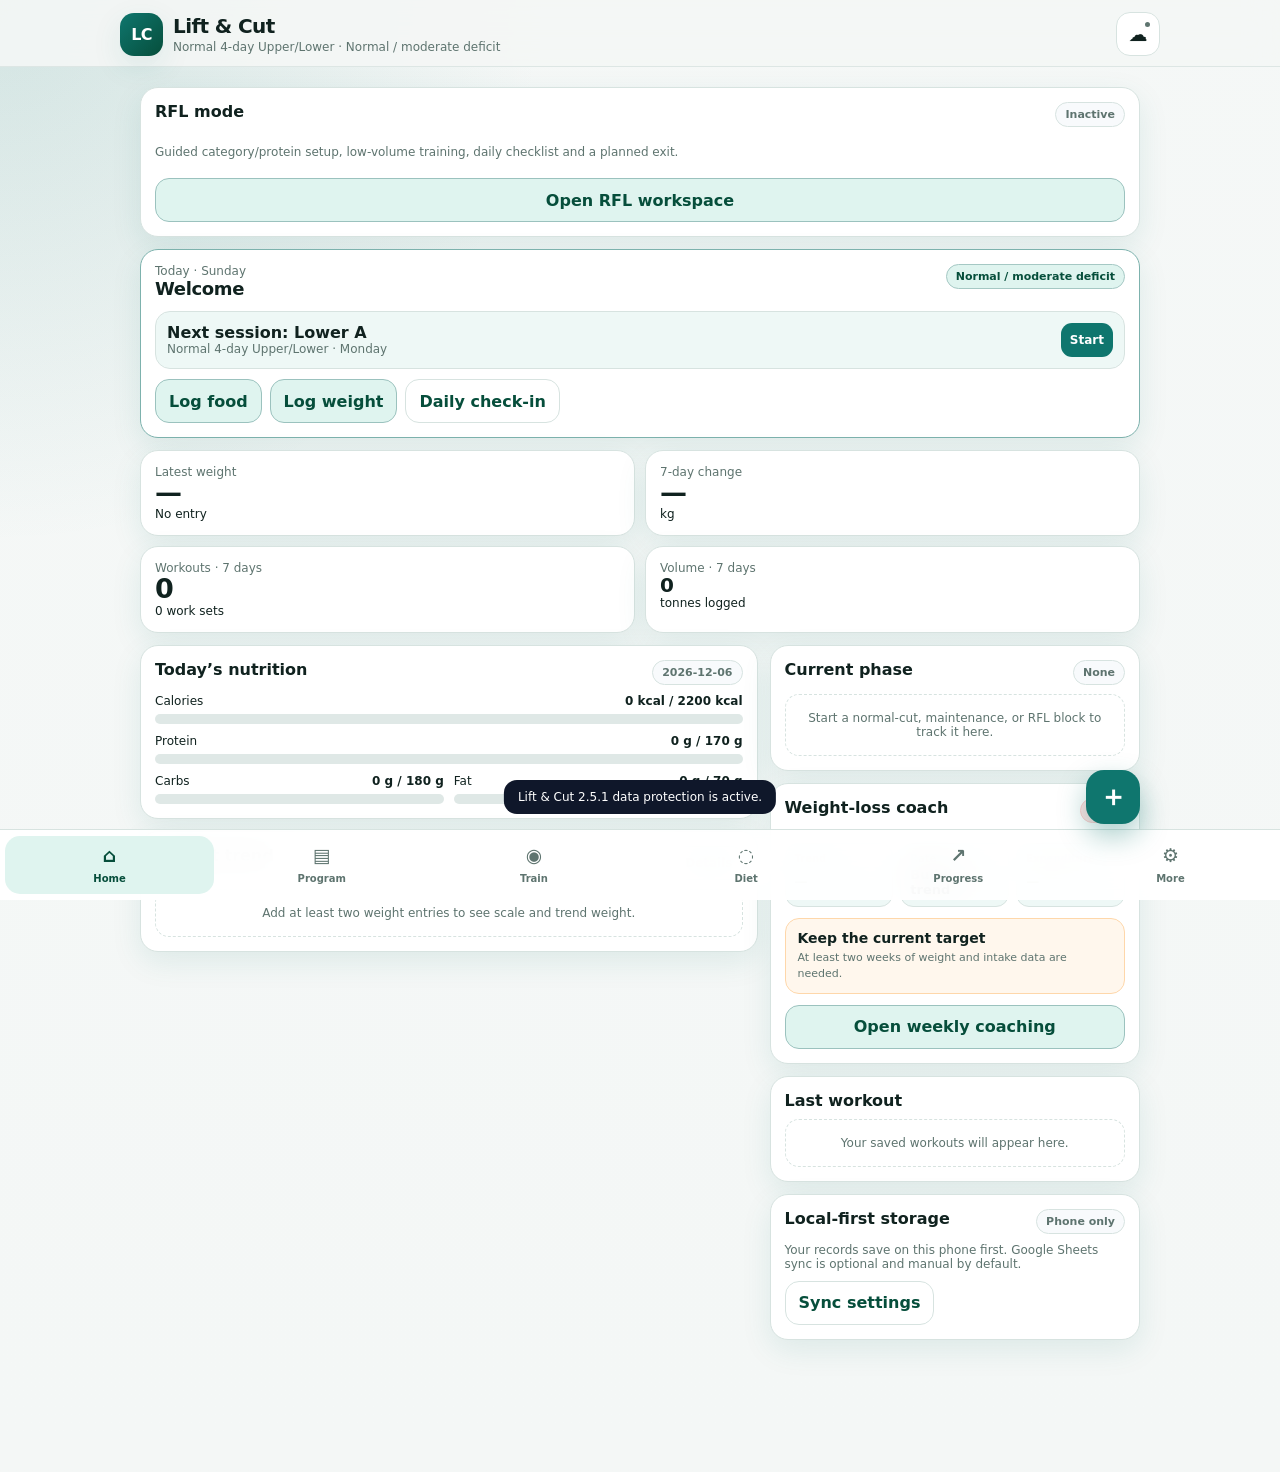
==== commit 0424a967: "Add files via upload" ====
--- a/index.html
+++ b/index.html
@@ -6,11 +6,11 @@
   <meta name="theme-color" content="#0f766e">
   <meta name="color-scheme" content="light dark">
   <title>Lift & Cut</title>
-  <meta name="description" content="Lift & Cut 2.5.0: adaptive weight-loss coaching, guided RFL monitoring, workout logging, nutrition, recipes and optional Google Sheets sync.">
+  <meta name="description" content="Lift & Cut 2.5.1: adaptive weight-loss coaching, guided RFL monitoring, workout logging, nutrition, recipes and optional Google Sheets sync.">
   <link rel="manifest" href="./manifest.webmanifest">
   <link rel="icon" href="./icons/icon-192.png" type="image/png">
   <link rel="apple-touch-icon" href="./icons/icon-192.png">
-  <link rel="stylesheet" href="./styles.css?v=2.5.0">
+  <link rel="stylesheet" href="./styles.css?v=2.5.1">
 </head>
 <body>
   <header class="app-header">
@@ -63,9 +63,10 @@
 
   <noscript>This app requires JavaScript.</noscript>
   <script src="./jszip.min.js" defer></script>
-  <script src="./coaching-engine-v240.js?v=2.5.0" defer></script>
-  <script src="./app.js?v=2.5.0" defer></script>
-  <script src="./recipe-import-v238.js?v=2.5.0" defer></script>
-  <script src="./rfl-mode-v250.js?v=2.5.0" defer></script>
+  <script src="./coaching-engine-v240.js?v=2.5.1" defer></script>
+  <script src="./app.js?v=2.5.1" defer></script>
+  <script src="./recipe-import-v238.js?v=2.5.1" defer></script>
+  <script src="./rfl-mode-v250.js?v=2.5.1" defer></script>
+  <script src="./stability-v251.js?v=2.5.1" defer></script>
 </body>
 </html>
--- a/styles.css
+++ b/styles.css
@@ -796,3 +796,22 @@
   .rfl-symptom-grid { grid-template-columns:1fr; }
   .rfl-hero .button-row > button { flex:1 1 46%; }
 }
+
+
+/* Lift & Cut 2.5.1 — data safety and protected sync */
+.status-dot.dirty{background:#f59e0b;box-shadow:0 0 0 4px rgba(245,158,11,.17)}
+.status-dot.conflict{background:#dc2626;box-shadow:0 0 0 4px rgba(220,38,38,.16)}
+.warn-text{color:#a16207}.danger-text{color:var(--danger,#b91c1c)}
+.notice.danger{background:color-mix(in srgb,var(--danger,#b91c1c) 10%,var(--card,#fff));border-color:color-mix(in srgb,var(--danger,#b91c1c) 35%,transparent);color:var(--text,#10201e)}
+.compare-grid,.safety-status-grid{display:grid;grid-template-columns:repeat(2,minmax(0,1fr));gap:10px;margin:12px 0}
+.safety-status-grid{grid-template-columns:repeat(3,minmax(0,1fr))}
+.safety-tile{border:1px solid var(--border,#d7e2df);border-radius:16px;padding:12px;background:var(--soft,#f2f8f6);min-width:0}
+.safety-tile strong{display:block;font-size:1.05rem;margin-top:4px;overflow-wrap:anywhere}
+.snapshot-list{display:grid;gap:8px;margin-top:8px}
+.snapshot-row{align-items:flex-start;gap:10px;flex-wrap:wrap}
+.snapshot-row>div:first-child{min-width:0;flex:1 1 220px}
+.snapshot-row .button-row{flex:0 1 auto;justify-content:flex-end}
+.sync-protection-list{display:grid;gap:6px;margin:8px 0 0;padding:0;list-style:none}
+.sync-protection-list li{display:flex;gap:8px;align-items:flex-start}
+.sync-protection-list li::before{content:'✓';font-weight:800;color:var(--accent,#0f766e)}
+@media(max-width:520px){.compare-grid,.safety-status-grid{grid-template-columns:1fr}.snapshot-row .button-row{width:100%;justify-content:flex-start}.snapshot-row .button-row button{flex:1 1 auto}}
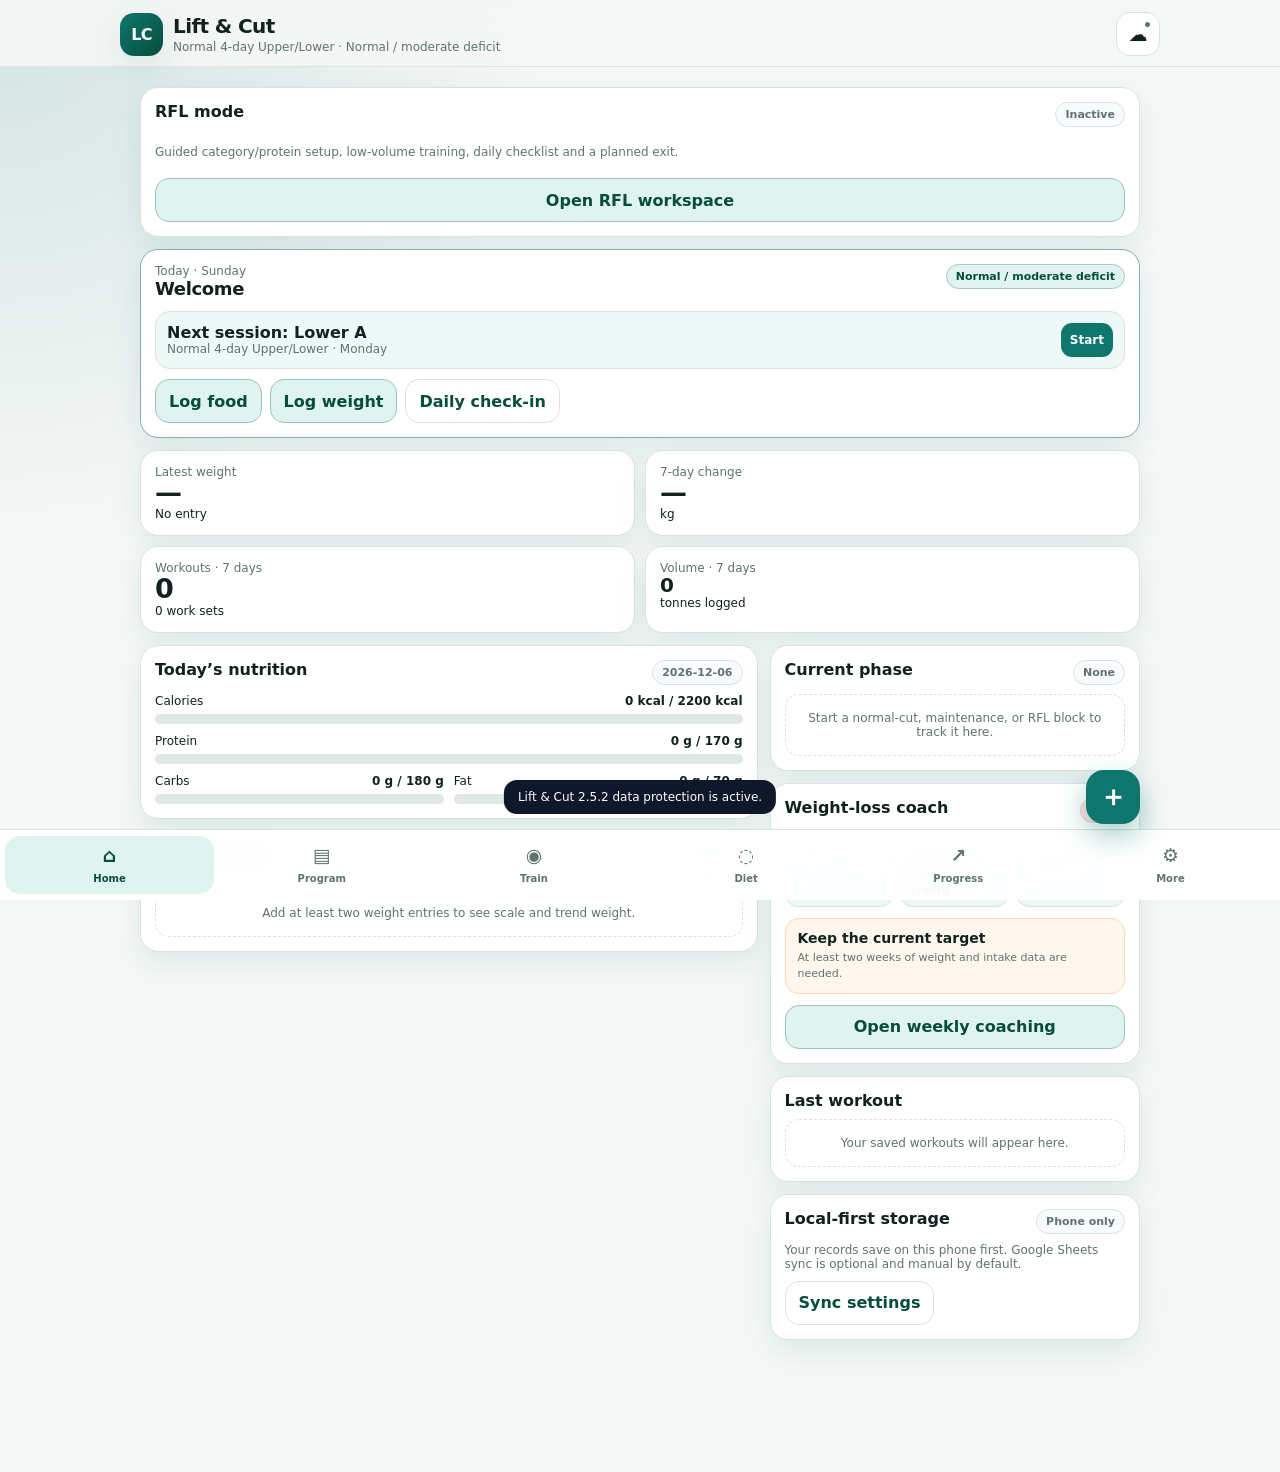
==== commit dc117dc9: "Add files via upload" ====
--- a/index.html
+++ b/index.html
@@ -6,11 +6,11 @@
   <meta name="theme-color" content="#0f766e">
   <meta name="color-scheme" content="light dark">
   <title>Lift & Cut</title>
-  <meta name="description" content="Lift & Cut 2.5.1: adaptive weight-loss coaching, guided RFL monitoring, workout logging, nutrition, recipes and optional Google Sheets sync.">
+  <meta name="description" content="Lift & Cut 2.5.2: adaptive weight-loss coaching, guided RFL monitoring, workout logging, nutrition, recipes and optional Google Sheets sync.">
   <link rel="manifest" href="./manifest.webmanifest">
   <link rel="icon" href="./icons/icon-192.png" type="image/png">
   <link rel="apple-touch-icon" href="./icons/icon-192.png">
-  <link rel="stylesheet" href="./styles.css?v=2.5.1">
+  <link rel="stylesheet" href="./styles.css?v=2.5.2">
 </head>
 <body>
   <header class="app-header">
@@ -63,10 +63,10 @@
 
   <noscript>This app requires JavaScript.</noscript>
   <script src="./jszip.min.js" defer></script>
-  <script src="./coaching-engine-v240.js?v=2.5.1" defer></script>
-  <script src="./app.js?v=2.5.1" defer></script>
-  <script src="./recipe-import-v238.js?v=2.5.1" defer></script>
-  <script src="./rfl-mode-v250.js?v=2.5.1" defer></script>
-  <script src="./stability-v251.js?v=2.5.1" defer></script>
+  <script src="./coaching-engine-v240.js?v=2.5.2" defer></script>
+  <script src="./app.js?v=2.5.2" defer></script>
+  <script src="./recipe-import-v238.js?v=2.5.2" defer></script>
+  <script src="./rfl-mode-v250.js?v=2.5.2" defer></script>
+  <script src="./stability-v252.js?v=2.5.2" defer></script>
 </body>
 </html>
--- a/styles.css
+++ b/styles.css
@@ -798,7 +798,7 @@
 }
 
 
-/* Lift & Cut 2.5.1 — data safety and protected sync */
+/* Lift & Cut 2.5.2 — data safety and protected sync */
 .status-dot.dirty{background:#f59e0b;box-shadow:0 0 0 4px rgba(245,158,11,.17)}
 .status-dot.conflict{background:#dc2626;box-shadow:0 0 0 4px rgba(220,38,38,.16)}
 .warn-text{color:#a16207}.danger-text{color:var(--danger,#b91c1c)}
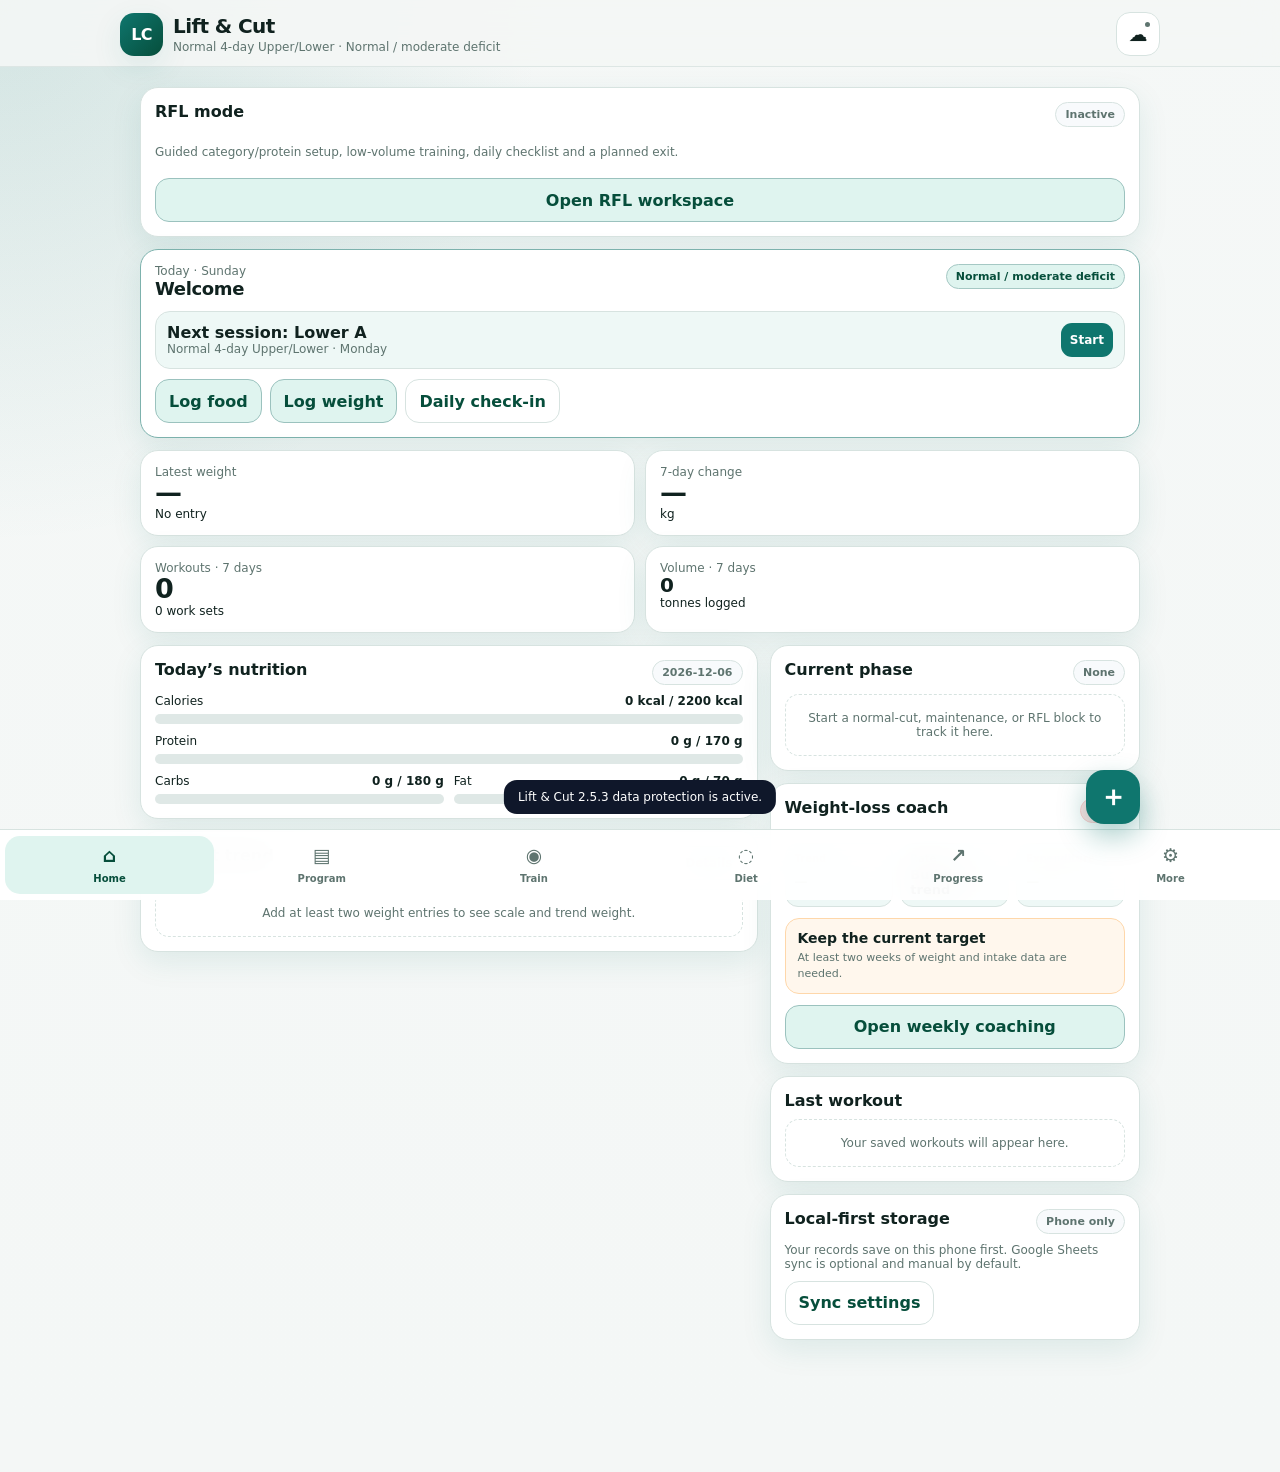
==== commit 969d6ef4: "Add files via upload" ====
--- a/index.html
+++ b/index.html
@@ -6,11 +6,11 @@
   <meta name="theme-color" content="#0f766e">
   <meta name="color-scheme" content="light dark">
   <title>Lift & Cut</title>
-  <meta name="description" content="Lift & Cut 2.5.2: adaptive weight-loss coaching, guided RFL monitoring, workout logging, nutrition, recipes and optional Google Sheets sync.">
+  <meta name="description" content="Lift & Cut 2.5.3: adaptive weight-loss coaching, guided RFL monitoring, workout logging, nutrition, recipes and optional Google Sheets sync.">
   <link rel="manifest" href="./manifest.webmanifest">
   <link rel="icon" href="./icons/icon-192.png" type="image/png">
   <link rel="apple-touch-icon" href="./icons/icon-192.png">
-  <link rel="stylesheet" href="./styles.css?v=2.5.2">
+  <link rel="stylesheet" href="./styles.css?v=2.5.3">
 </head>
 <body>
   <header class="app-header">
@@ -63,10 +63,10 @@
 
   <noscript>This app requires JavaScript.</noscript>
   <script src="./jszip.min.js" defer></script>
-  <script src="./coaching-engine-v240.js?v=2.5.2" defer></script>
-  <script src="./app.js?v=2.5.2" defer></script>
-  <script src="./recipe-import-v238.js?v=2.5.2" defer></script>
-  <script src="./rfl-mode-v250.js?v=2.5.2" defer></script>
-  <script src="./stability-v252.js?v=2.5.2" defer></script>
+  <script src="./coaching-engine-v240.js?v=2.5.3" defer></script>
+  <script src="./app.js?v=2.5.3" defer></script>
+  <script src="./recipe-import-v238.js?v=2.5.3" defer></script>
+  <script src="./rfl-mode-v250.js?v=2.5.3" defer></script>
+  <script src="./stability-v252.js?v=2.5.3" defer></script>
 </body>
 </html>
--- a/styles.css
+++ b/styles.css
@@ -798,7 +798,7 @@
 }
 
 
-/* Lift & Cut 2.5.2 — data safety and protected sync */
+/* Lift & Cut 2.5.3 — data safety and protected sync */
 .status-dot.dirty{background:#f59e0b;box-shadow:0 0 0 4px rgba(245,158,11,.17)}
 .status-dot.conflict{background:#dc2626;box-shadow:0 0 0 4px rgba(220,38,38,.16)}
 .warn-text{color:#a16207}.danger-text{color:var(--danger,#b91c1c)}
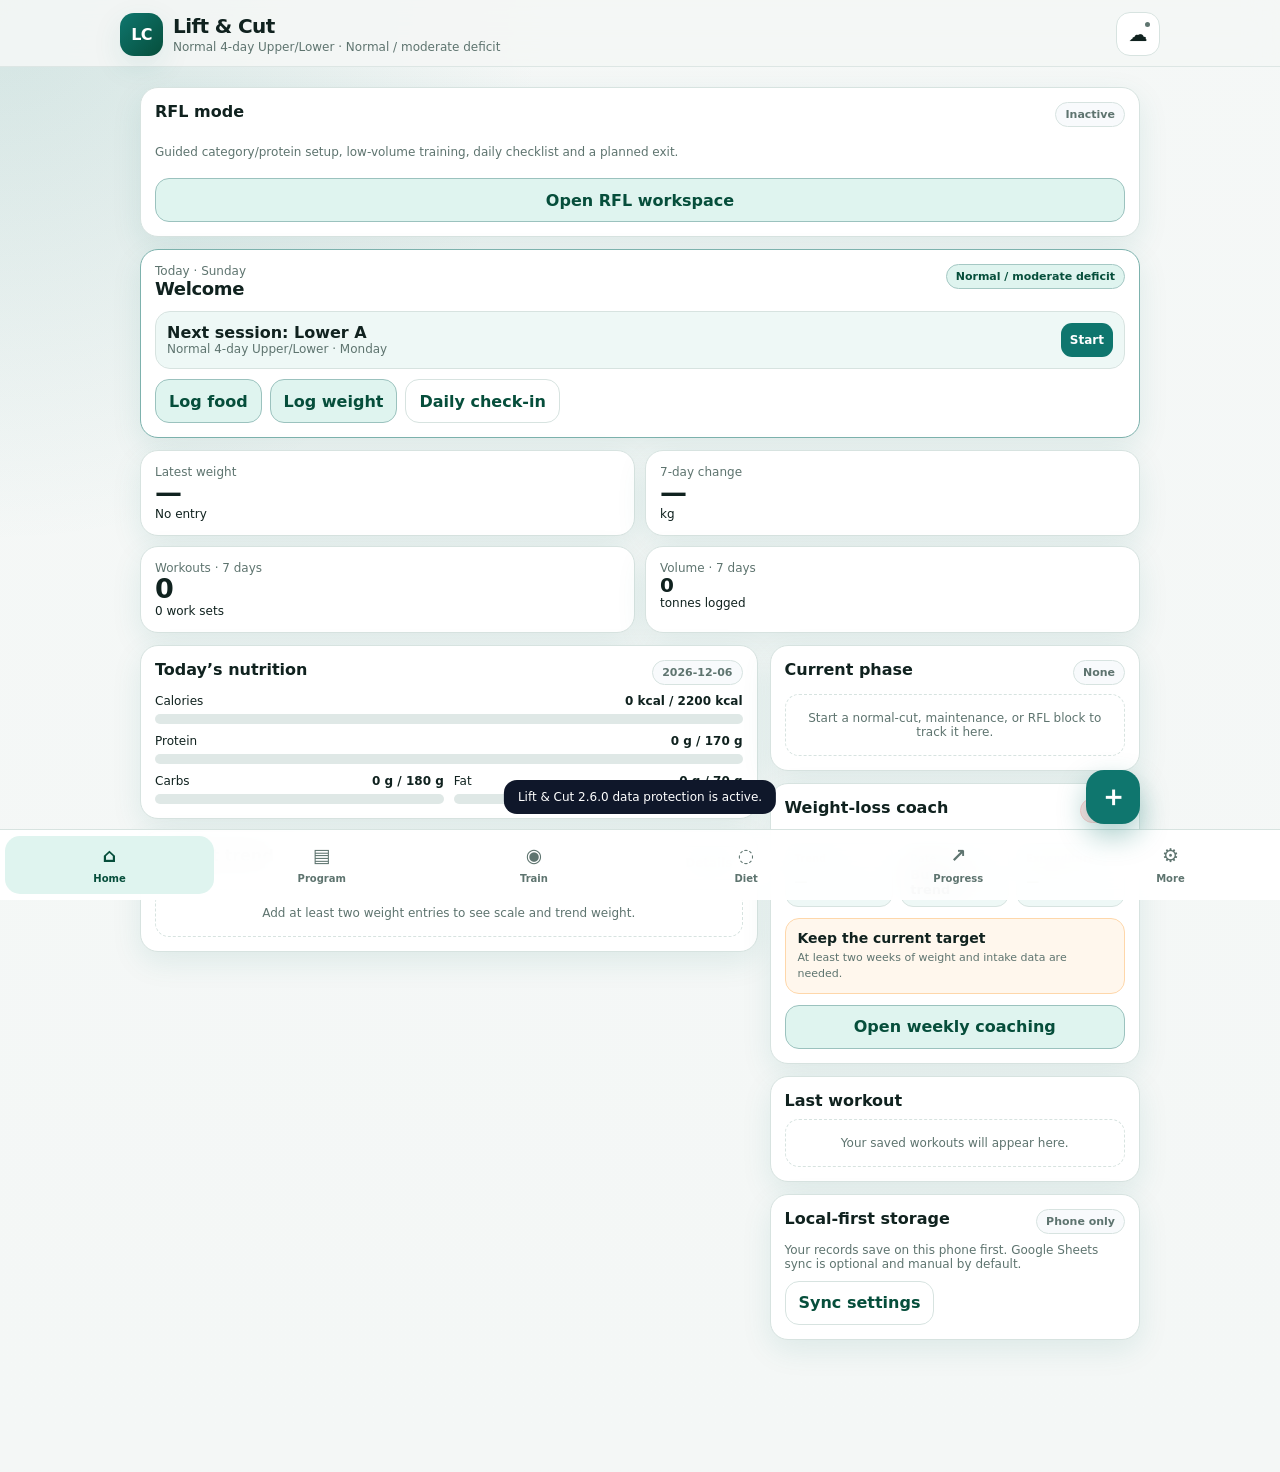
==== commit 4bf41361: "Add files via upload" ====
--- a/index.html
+++ b/index.html
@@ -6,11 +6,11 @@
   <meta name="theme-color" content="#0f766e">
   <meta name="color-scheme" content="light dark">
   <title>Lift & Cut</title>
-  <meta name="description" content="Lift & Cut 2.5.3: adaptive weight-loss coaching, guided RFL monitoring, workout logging, nutrition, recipes and optional Google Sheets sync.">
+  <meta name="description" content="Lift & Cut 2.6.0: fast local-first meal logging, adaptive weight-loss coaching, guided RFL monitoring, workout logging, recipes and optional Google Sheets sync.">
   <link rel="manifest" href="./manifest.webmanifest">
   <link rel="icon" href="./icons/icon-192.png" type="image/png">
   <link rel="apple-touch-icon" href="./icons/icon-192.png">
-  <link rel="stylesheet" href="./styles.css?v=2.5.3">
+  <link rel="stylesheet" href="./styles.css?v=2.6.0">
 </head>
 <body>
   <header class="app-header">
@@ -63,10 +63,11 @@
 
   <noscript>This app requires JavaScript.</noscript>
   <script src="./jszip.min.js" defer></script>
-  <script src="./coaching-engine-v240.js?v=2.5.3" defer></script>
-  <script src="./app.js?v=2.5.3" defer></script>
-  <script src="./recipe-import-v238.js?v=2.5.3" defer></script>
-  <script src="./rfl-mode-v250.js?v=2.5.3" defer></script>
-  <script src="./stability-v252.js?v=2.5.3" defer></script>
+  <script src="./coaching-engine-v240.js?v=2.6.0" defer></script>
+  <script src="./app.js?v=2.6.0" defer></script>
+  <script src="./recipe-import-v238.js?v=2.6.0" defer></script>
+  <script src="./rfl-mode-v250.js?v=2.6.0" defer></script>
+  <script src="./nutrition-v260.js?v=2.6.0" defer></script>
+  <script src="./stability-v260.js?v=2.6.0" defer></script>
 </body>
 </html>
--- a/styles.css
+++ b/styles.css
@@ -815,3 +815,74 @@
 .sync-protection-list li{display:flex;gap:8px;align-items:flex-start}
 .sync-protection-list li::before{content:'✓';font-weight:800;color:var(--accent,#0f766e)}
 @media(max-width:520px){.compare-grid,.safety-status-grid{grid-template-columns:1fr}.snapshot-row .button-row{width:100%;justify-content:flex-start}.snapshot-row .button-row button{flex:1 1 auto}}
+
+/* Lift & Cut 2.6.0 — fast meal and nutrition logging */
+.nutrition-v260-page{align-items:start}
+.nutrition-today-card{display:grid;gap:12px;overflow:visible}
+.nutrition-hero{display:grid;grid-template-columns:minmax(118px,.72fr) minmax(0,1.28fr);gap:14px;align-items:center;padding:13px;border:1px solid color-mix(in srgb,var(--primary) 24%,var(--line));border-radius:17px;background:linear-gradient(135deg,color-mix(in srgb,var(--primary-soft) 80%,var(--surface)),var(--surface))}
+.nutrition-hero>div:first-child{display:grid;gap:3px}
+.nutrition-hero>div:first-child span,.nutrition-hero>div:first-child small{color:var(--muted);font-size:10px;font-weight:800}
+.nutrition-hero>div:first-child strong{font-size:28px;line-height:1;letter-spacing:-.045em}
+.nutrition-hero-bars{display:grid;gap:9px;min-width:0}
+.macro-strip{display:grid;grid-template-columns:repeat(3,minmax(0,1fr));gap:7px}
+.macro-strip span{display:flex;align-items:baseline;justify-content:center;gap:4px;min-width:0;padding:9px 6px;border:1px solid var(--line);border-radius:13px;background:var(--surface-2);font-size:10px;color:var(--muted);white-space:nowrap}
+.macro-strip strong{font-size:14px;color:var(--text)}
+.fast-log-primary{width:100%;min-height:52px;font-size:16px}
+.meal-diary-list{display:grid;gap:10px}
+.meal-diary-card{padding:0;overflow:hidden}
+.meal-diary-head{display:flex;align-items:center;justify-content:space-between;gap:8px;padding:12px 13px;background:var(--surface-2);border-bottom:1px solid var(--line)}
+.meal-diary-head>div:first-child{display:grid;gap:2px;min-width:0}
+.meal-diary-head .button-row{justify-content:flex-end;flex-wrap:nowrap}
+.meal-entry-list{display:grid}
+.meal-entry{display:grid;grid-template-columns:minmax(0,1fr) auto;gap:8px;align-items:center;padding:11px 13px;border-bottom:1px solid var(--line)}
+.meal-entry:last-child{border-bottom:0}
+.meal-entry-main{min-width:0;display:grid;gap:3px;text-align:left}
+.meal-entry-main strong{overflow-wrap:anywhere}
+.meal-entry-main small{color:var(--muted);font-size:10px}
+.meal-entry>.button-row{justify-content:flex-end;flex-wrap:nowrap}
+.nutrition-logger-modal{padding:0}
+.nutrition-logger-modal .modal{width:min(760px,100%);padding:0;overflow:hidden;display:flex;flex-direction:column;max-height:94dvh}
+.nutrition-logger-modal .modal>*{margin-left:15px;margin-right:15px}
+.nutrition-logger-modal .modal>.fast-food-header{margin:0;padding:15px 15px 11px;position:sticky;top:0;z-index:5;background:color-mix(in srgb,var(--surface) 95%,transparent);backdrop-filter:blur(14px);border-bottom:1px solid var(--line)}
+.fast-food-header{display:flex;align-items:flex-start;justify-content:space-between;gap:10px}
+.fast-food-header h2{font-size:22px}
+.fast-food-context{display:grid;grid-template-columns:1fr 1fr;gap:8px;margin-top:12px}
+.fast-food-search-label{display:block;margin-top:10px}
+.fast-food-tabs{display:flex;gap:6px;overflow-x:auto;padding:10px 0 8px;scrollbar-width:none}
+.fast-food-tabs::-webkit-scrollbar{display:none}
+.fast-food-tabs button{flex:0 0 auto}
+.fast-result-heading{margin:5px 0 8px}
+.fast-food-result-list{display:grid;gap:8px;max-height:min(45dvh,430px);overflow:auto;padding:1px 2px 9px}
+.food-search-card{display:grid;gap:9px;padding:11px;border:1px solid var(--line);border-radius:15px;background:var(--surface-2)}
+.food-search-card-main{display:grid;grid-template-columns:minmax(0,1fr) auto;gap:8px;align-items:start}
+.food-search-card-main>div:first-child{min-width:0;display:grid;gap:3px}
+.food-search-card-main strong{display:block;overflow-wrap:anywhere}
+.favourite-button{font-size:19px;line-height:1;min-width:39px;padding:6px}
+.fast-food-actions{display:flex;gap:7px;flex-wrap:wrap;position:sticky;bottom:0;margin:0!important;padding:10px 15px calc(12px + var(--safe-bottom));background:color-mix(in srgb,var(--surface) 96%,transparent);border-top:1px solid var(--line);backdrop-filter:blur(14px);z-index:4}
+.fast-food-actions button{flex:1 1 150px}
+.online-food-search{margin:8px 0 12px;padding:10px;border:1px solid var(--line);border-radius:14px;background:var(--surface-3)}
+.online-food-search summary{display:flex;justify-content:space-between;gap:8px;font-weight:850}
+.online-food-search .notice{margin-top:9px}
+.portion-preview{display:grid;grid-template-columns:repeat(3,minmax(0,1fr));gap:7px;margin:10px 0}
+.portion-preview>div,.weekly-nutrition-grid>div{display:grid;gap:3px;padding:10px;border:1px solid var(--line);border-radius:13px;background:var(--surface-2);text-align:center}
+.portion-preview strong{font-size:18px}
+.portion-preview span,.weekly-nutrition-grid span{font-size:10px;color:var(--muted)}
+.portion-note{margin:8px 0;color:var(--muted);font-size:11px;line-height:1.4}
+.weekly-nutrition-grid{display:grid;grid-template-columns:repeat(3,minmax(0,1fr));gap:7px;margin:10px 0}
+.weekly-nutrition-grid strong{font-size:16px}
+.mini-day-bars{height:120px;display:grid;grid-template-columns:repeat(7,minmax(0,1fr));gap:6px;align-items:end;padding:9px 5px 0;border:1px solid var(--line);border-radius:14px;background:var(--surface-3)}
+.mini-day-bars>div{height:100%;display:grid;grid-template-rows:minmax(0,1fr) 18px;align-items:end;gap:4px;text-align:center}
+.mini-day-bars span{display:block;width:70%;min-height:3px;margin:0 auto;border-radius:7px 7px 3px 3px;background:linear-gradient(180deg,var(--primary),color-mix(in srgb,var(--primary) 65%,var(--primary-dark)))}
+.mini-day-bars small{font-size:9px;color:var(--muted)}
+#barcodeCamera video{display:block;width:100%;max-height:320px;object-fit:cover;border-radius:14px;border:1px solid var(--line);margin-top:10px;background:#000}
+#barcodeResult{margin-top:10px}
+@media(min-width:760px){.meal-diary-list{grid-template-columns:repeat(2,minmax(0,1fr))}.meal-diary-card{align-self:start}.nutrition-today-card{grid-column:1/-1}}
+@media(max-width:560px){
+  .nutrition-hero{grid-template-columns:1fr;gap:10px}.nutrition-hero>div:first-child{grid-template-columns:1fr auto;align-items:end}.nutrition-hero>div:first-child span{grid-column:1/-1}.nutrition-hero>div:first-child small{text-align:right}
+  .macro-strip{gap:5px}.macro-strip span{font-size:9px;padding:8px 3px}.macro-strip strong{font-size:13px}
+  .meal-diary-head{align-items:flex-start}.meal-diary-head .button-row{flex-wrap:wrap}.meal-entry{grid-template-columns:1fr}.meal-entry>.button-row{justify-content:flex-start}
+  .fast-food-context{grid-template-columns:1fr 1fr}.fast-food-result-list{max-height:48dvh}.food-search-card .button-row button{flex:1 1 44%}
+  .portion-preview{grid-template-columns:repeat(2,minmax(0,1fr))}.portion-preview>div:first-child{grid-column:1/-1}
+  .weekly-nutrition-grid{grid-template-columns:repeat(3,minmax(0,1fr))}.weekly-nutrition-grid strong{font-size:14px}
+}
+@media(max-width:360px){.fast-food-context{grid-template-columns:1fr}.macro-strip{grid-template-columns:1fr 1fr}.macro-strip span:last-child{grid-column:1/-1}}
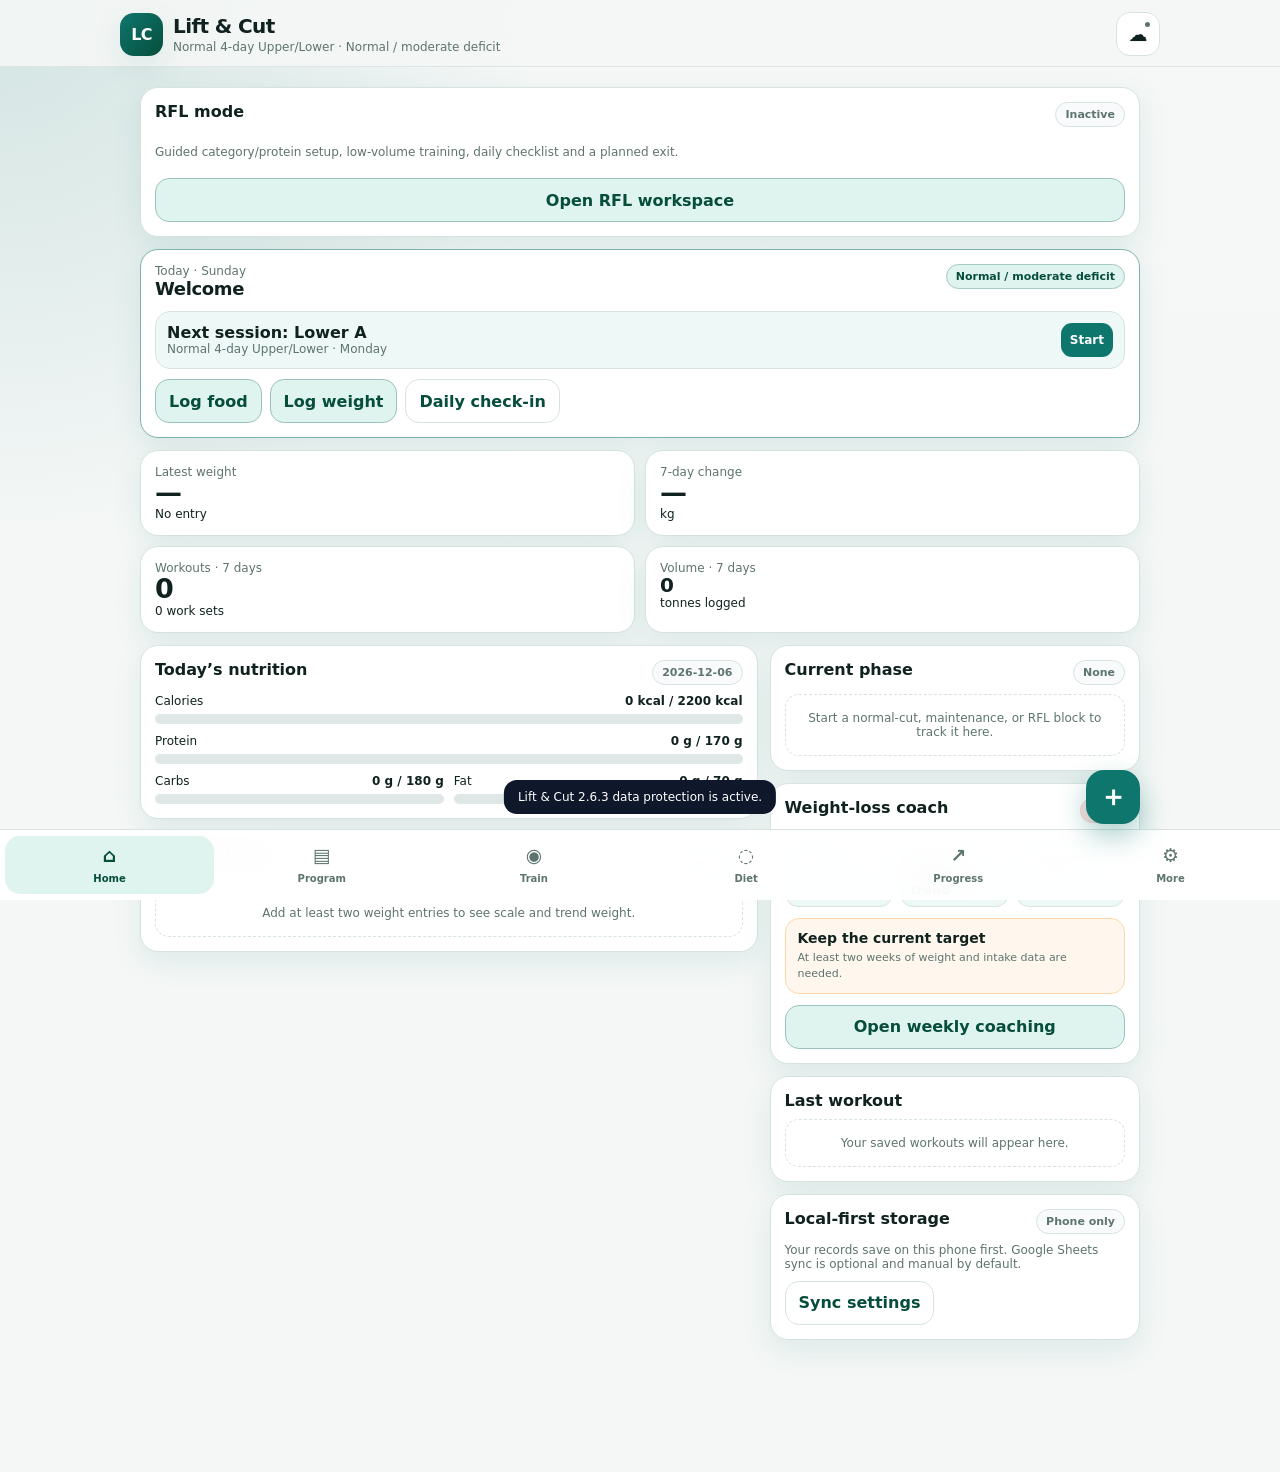
==== commit fa88fa95: "Add files via upload" ====
--- a/index.html
+++ b/index.html
@@ -6,11 +6,11 @@
   <meta name="theme-color" content="#0f766e">
   <meta name="color-scheme" content="light dark">
   <title>Lift & Cut</title>
-  <meta name="description" content="Lift & Cut 2.6.0: fast local-first meal logging, adaptive weight-loss coaching, guided RFL monitoring, workout logging, recipes and optional Google Sheets sync.">
+  <meta name="description" content="Lift & Cut 2.6.3: fast local-first meal logging with a bundled USDA food library, adaptive weight-loss coaching, guided RFL monitoring, workout logging, recipes and optional Google Sheets sync.">
   <link rel="manifest" href="./manifest.webmanifest">
   <link rel="icon" href="./icons/icon-192.png" type="image/png">
   <link rel="apple-touch-icon" href="./icons/icon-192.png">
-  <link rel="stylesheet" href="./styles.css?v=2.6.0">
+  <link rel="stylesheet" href="./styles.css?v=2.6.3">
 </head>
 <body>
   <header class="app-header">
@@ -63,11 +63,12 @@
 
   <noscript>This app requires JavaScript.</noscript>
   <script src="./jszip.min.js" defer></script>
-  <script src="./coaching-engine-v240.js?v=2.6.0" defer></script>
-  <script src="./app.js?v=2.6.0" defer></script>
-  <script src="./recipe-import-v238.js?v=2.6.0" defer></script>
-  <script src="./rfl-mode-v250.js?v=2.6.0" defer></script>
-  <script src="./nutrition-v260.js?v=2.6.0" defer></script>
-  <script src="./stability-v260.js?v=2.6.0" defer></script>
+  <script src="./coaching-engine-v240.js?v=2.6.3" defer></script>
+  <script src="./app.js?v=2.6.3" defer></script>
+  <script src="./recipe-import-v238.js?v=2.6.3" defer></script>
+  <script src="./rfl-mode-v250.js?v=2.6.3" defer></script>
+  <script src="./nutrition-v260.js?v=2.6.3" defer></script>
+  <script src="./usda-local-v262.js?v=2.6.3" defer></script>
+  <script src="./stability-v260.js?v=2.6.3" defer></script>
 </body>
 </html>
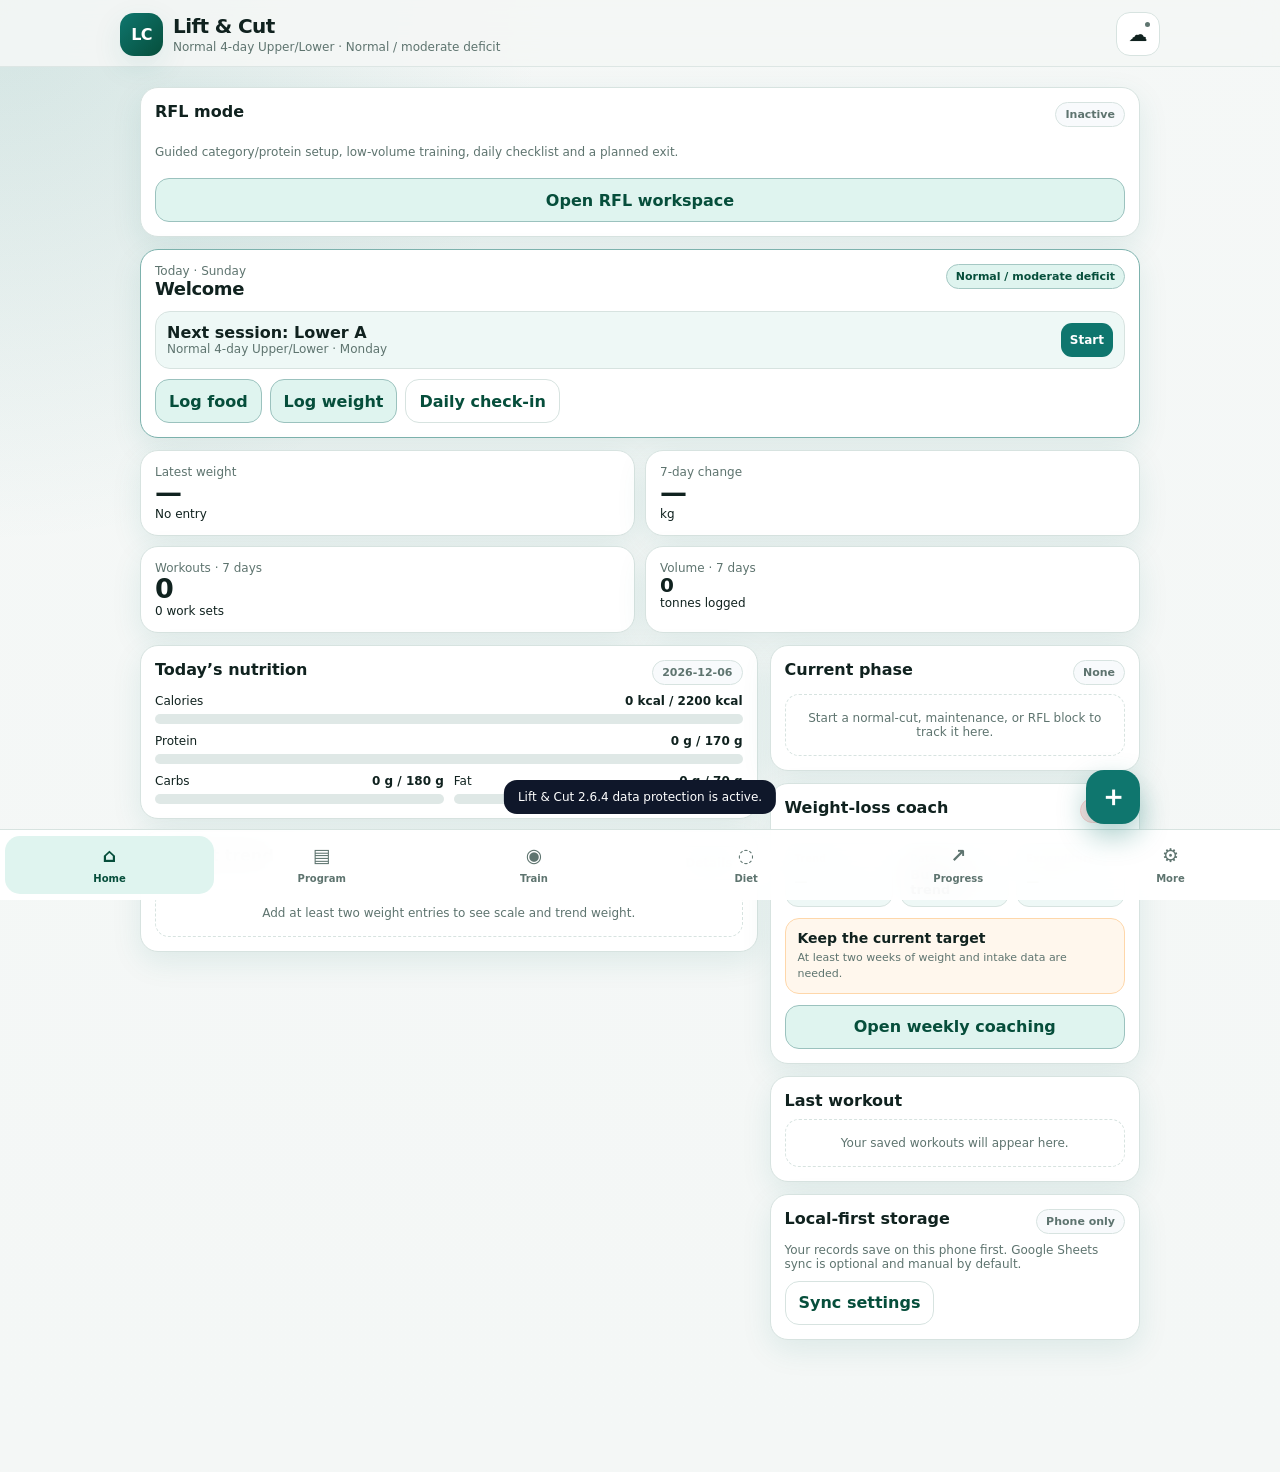
==== commit db4244bb: "Add files via upload" ====
--- a/index.html
+++ b/index.html
@@ -6,11 +6,11 @@
   <meta name="theme-color" content="#0f766e">
   <meta name="color-scheme" content="light dark">
   <title>Lift & Cut</title>
-  <meta name="description" content="Lift & Cut 2.6.3: fast local-first meal logging with a bundled USDA food library, adaptive weight-loss coaching, guided RFL monitoring, workout logging, recipes and optional Google Sheets sync.">
+  <meta name="description" content="Lift & Cut 2.6.4: fast local-first meal logging with a bundled USDA food library, adaptive weight-loss coaching, guided RFL monitoring, workout logging, recipes and optional Google Sheets sync.">
   <link rel="manifest" href="./manifest.webmanifest">
   <link rel="icon" href="./icons/icon-192.png" type="image/png">
   <link rel="apple-touch-icon" href="./icons/icon-192.png">
-  <link rel="stylesheet" href="./styles.css?v=2.6.3">
+  <link rel="stylesheet" href="./styles.css?v=2.6.4">
 </head>
 <body>
   <header class="app-header">
@@ -63,12 +63,12 @@
 
   <noscript>This app requires JavaScript.</noscript>
   <script src="./jszip.min.js" defer></script>
-  <script src="./coaching-engine-v240.js?v=2.6.3" defer></script>
-  <script src="./app.js?v=2.6.3" defer></script>
-  <script src="./recipe-import-v238.js?v=2.6.3" defer></script>
-  <script src="./rfl-mode-v250.js?v=2.6.3" defer></script>
-  <script src="./nutrition-v260.js?v=2.6.3" defer></script>
-  <script src="./usda-local-v262.js?v=2.6.3" defer></script>
-  <script src="./stability-v260.js?v=2.6.3" defer></script>
+  <script src="./coaching-engine-v240.js?v=2.6.4" defer></script>
+  <script src="./app.js?v=2.6.4" defer></script>
+  <script src="./recipe-import-v238.js?v=2.6.4" defer></script>
+  <script src="./rfl-mode-v250.js?v=2.6.4" defer></script>
+  <script src="./nutrition-v260.js?v=2.6.4" defer></script>
+  <script src="./usda-local-v262.js?v=2.6.4" defer></script>
+  <script src="./stability-v260.js?v=2.6.4" defer></script>
 </body>
 </html>
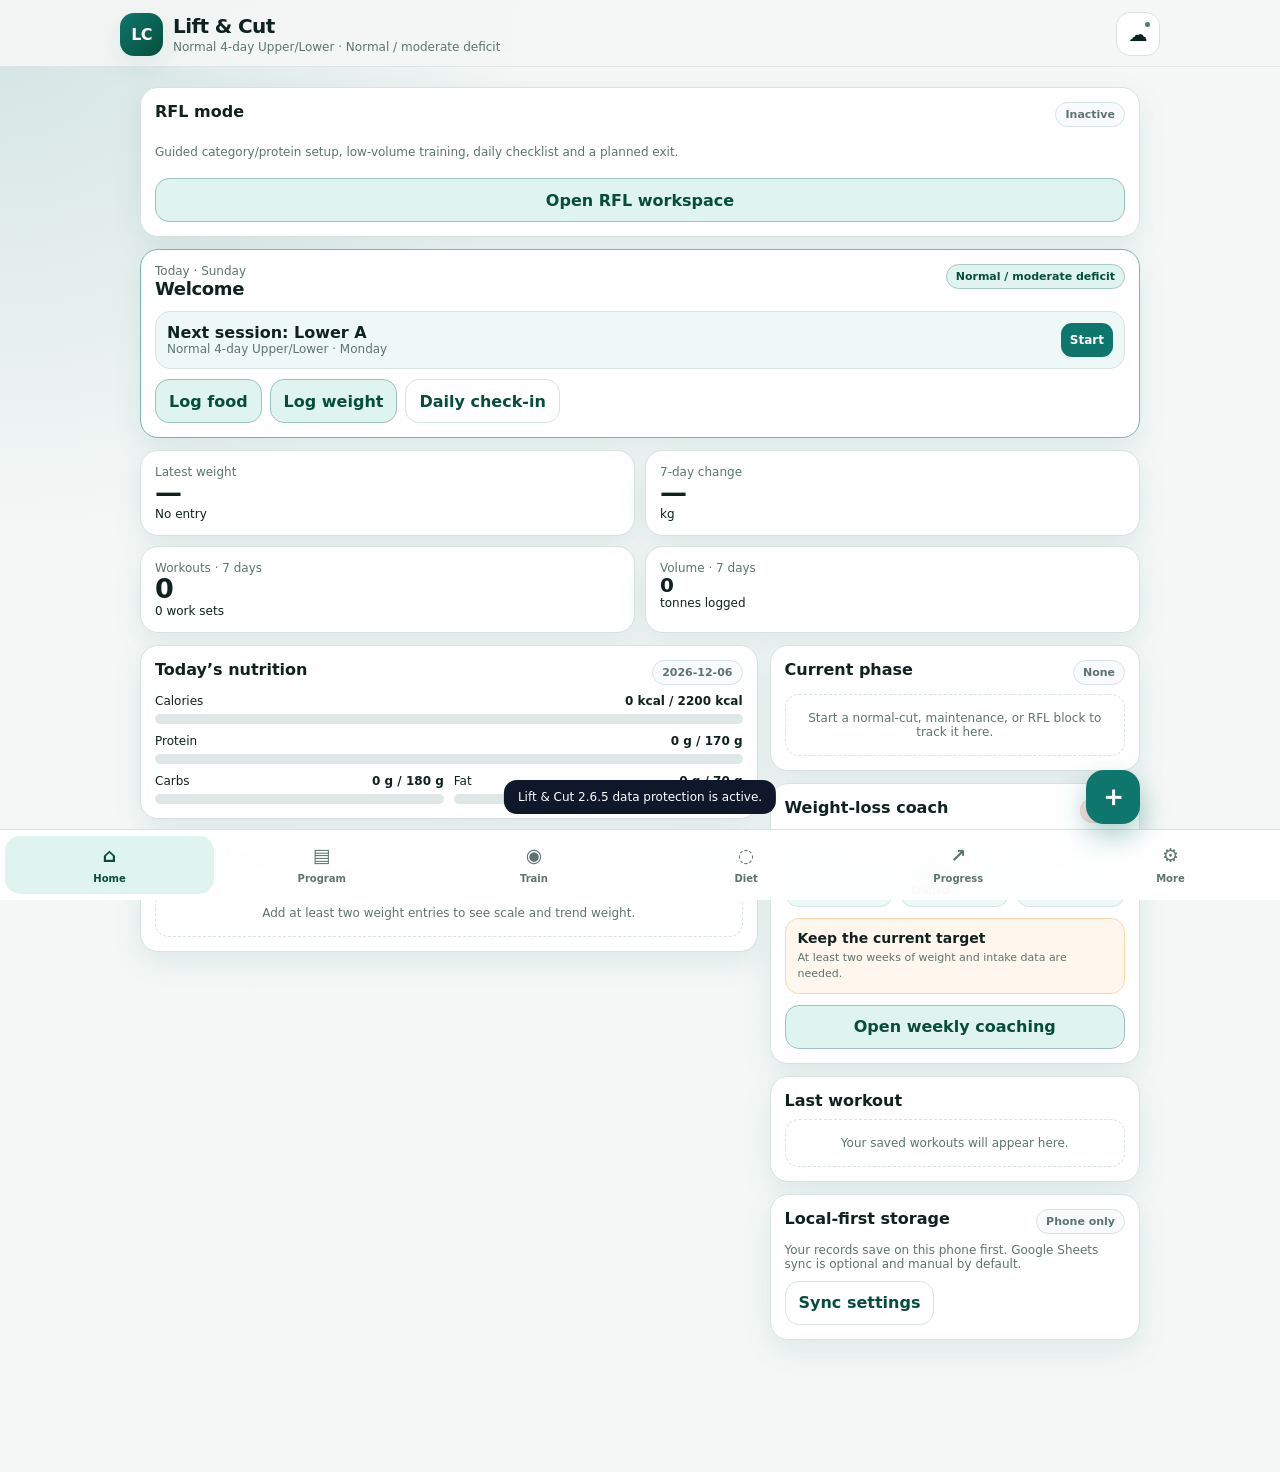
==== commit d2505ef1: "Add files via upload" ====
--- a/index.html
+++ b/index.html
@@ -6,11 +6,11 @@
   <meta name="theme-color" content="#0f766e">
   <meta name="color-scheme" content="light dark">
   <title>Lift & Cut</title>
-  <meta name="description" content="Lift & Cut 2.6.4: fast local-first meal logging with a bundled USDA food library, adaptive weight-loss coaching, guided RFL monitoring, workout logging, recipes and optional Google Sheets sync.">
+  <meta name="description" content="Lift & Cut 2.6.5: fast local-first meal logging with a bundled USDA food library, adaptive weight-loss coaching, guided RFL monitoring, workout logging, recipes and optional Google Sheets sync.">
   <link rel="manifest" href="./manifest.webmanifest">
   <link rel="icon" href="./icons/icon-192.png" type="image/png">
   <link rel="apple-touch-icon" href="./icons/icon-192.png">
-  <link rel="stylesheet" href="./styles.css?v=2.6.4">
+  <link rel="stylesheet" href="./styles.css?v=2.6.5">
 </head>
 <body>
   <header class="app-header">
@@ -63,12 +63,13 @@
 
   <noscript>This app requires JavaScript.</noscript>
   <script src="./jszip.min.js" defer></script>
-  <script src="./coaching-engine-v240.js?v=2.6.4" defer></script>
-  <script src="./app.js?v=2.6.4" defer></script>
-  <script src="./recipe-import-v238.js?v=2.6.4" defer></script>
-  <script src="./rfl-mode-v250.js?v=2.6.4" defer></script>
-  <script src="./nutrition-v260.js?v=2.6.4" defer></script>
-  <script src="./usda-local-v262.js?v=2.6.4" defer></script>
-  <script src="./stability-v260.js?v=2.6.4" defer></script>
+  <script src="./coaching-engine-v240.js?v=2.6.5" defer></script>
+  <script src="./app.js?v=2.6.5" defer></script>
+  <script src="./recipe-import-v238.js?v=2.6.5" defer></script>
+  <script src="./rfl-mode-v250.js?v=2.6.5" defer></script>
+  <script src="./nutrition-v260.js?v=2.6.5" defer></script>
+  <script src="./usda-local-v262.js?v=2.6.5" defer></script>
+  <script src="./ingredient-matching-v265.js?v=2.6.5" defer></script>
+  <script src="./stability-v260.js?v=2.6.5" defer></script>
 </body>
 </html>
